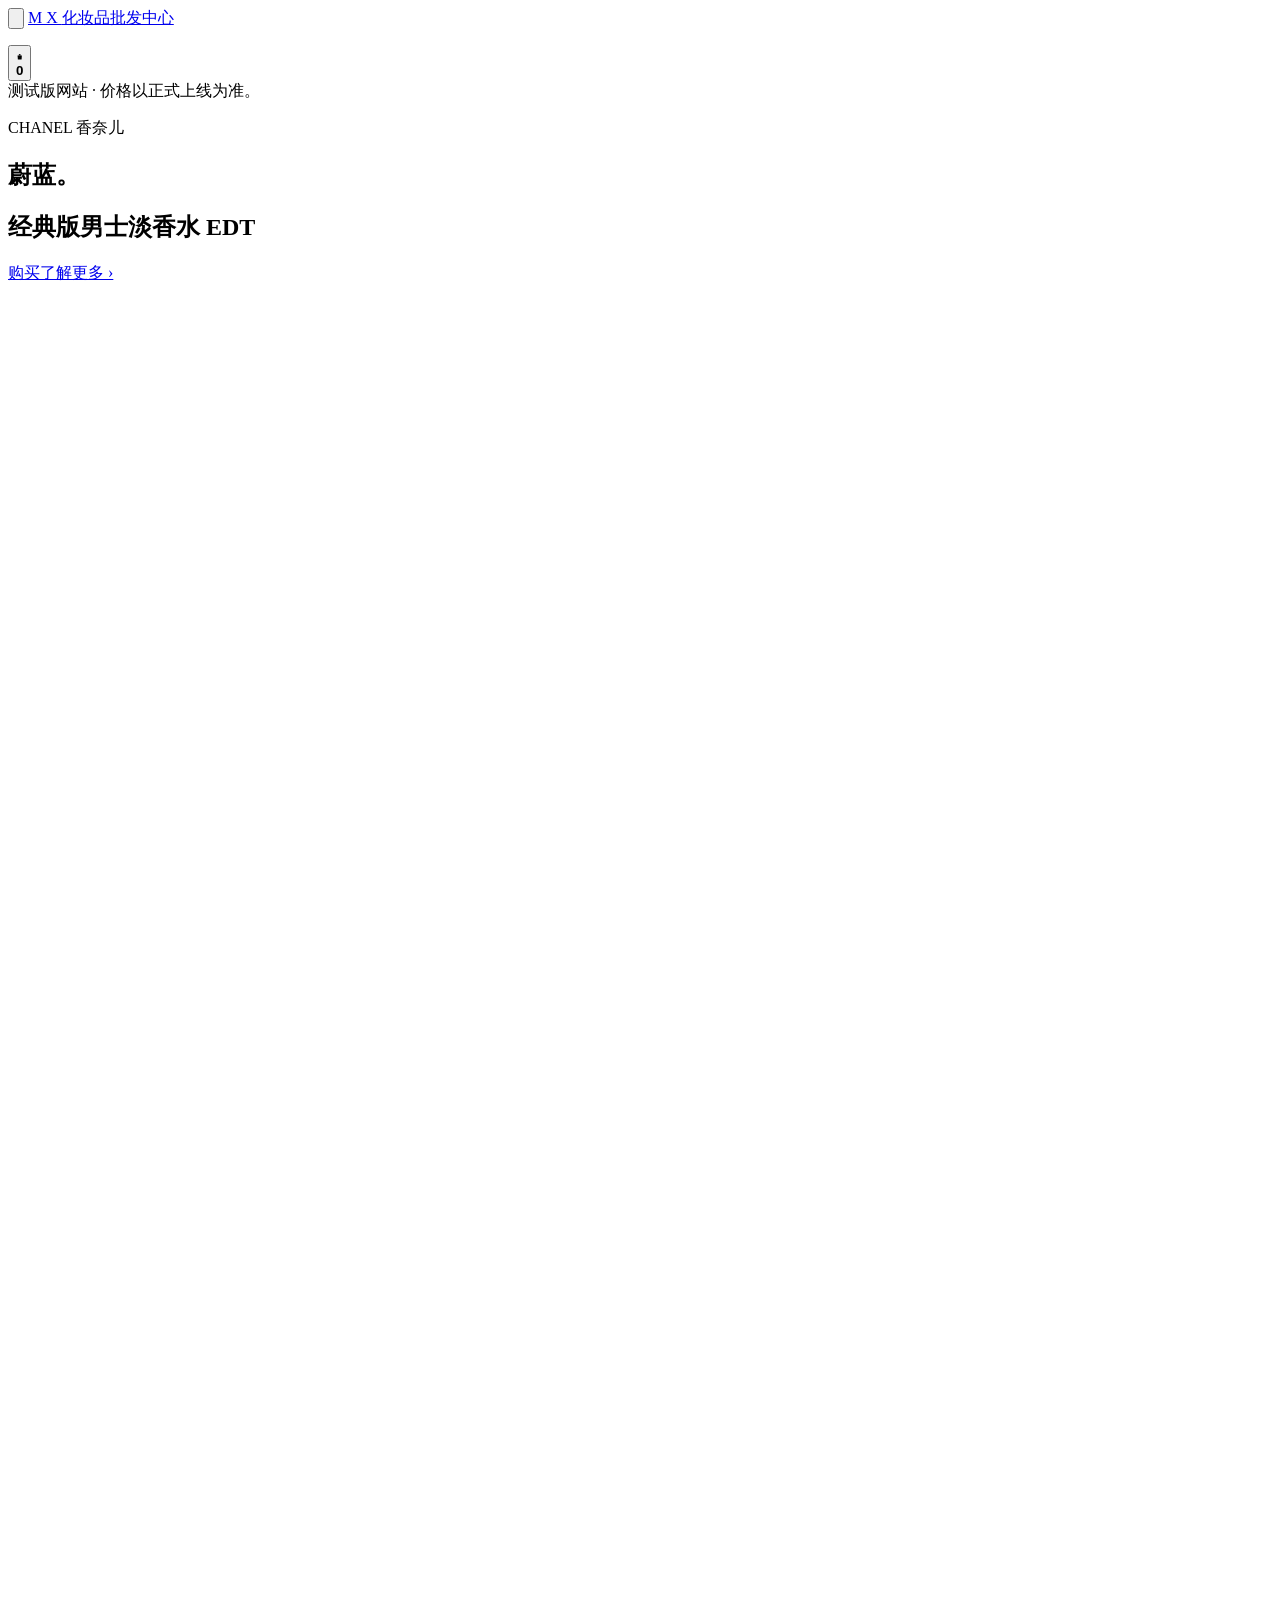
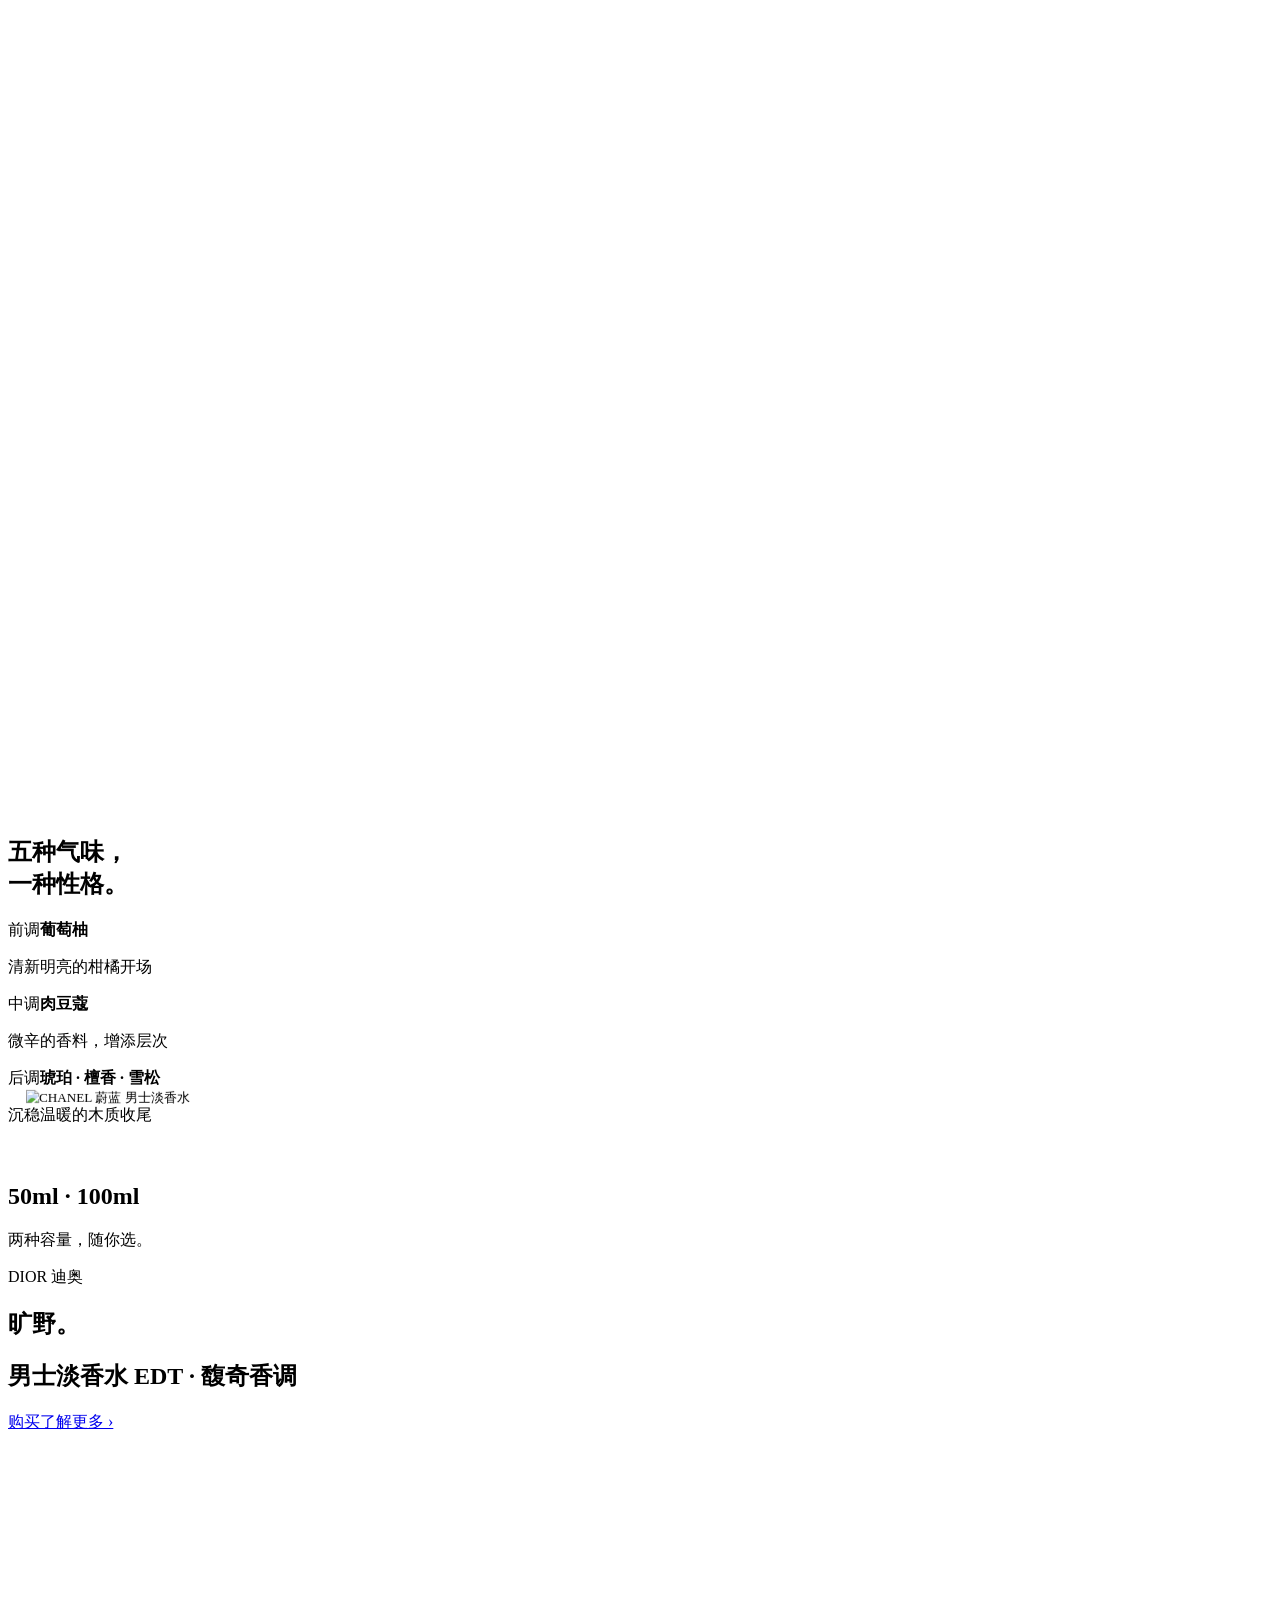
==== index.html @ 578af39b "Update index.html" ====
<!doctype html>
<html lang="zh-CN">
<head>
<meta charset="utf-8">
<meta name="viewport" content="width=device-width, initial-scale=1">
<title>M X 化妆品批发中心</title>
<meta name="description" content="M X 化妆品批发中心 · CHANEL 香奈儿 经典版蔚蓝男士淡香水 EDT">
<link rel="stylesheet" href="style.css">
<link rel="icon" href="data:image/svg+xml,%3Csvg xmlns='http://www.w3.org/2000/svg' viewBox='0 0 64 64'%3E%3Crect width='64' height='64' rx='14' fill='%231d1d1f'/%3E%3Ctext x='32' y='42' font-size='26' font-weight='700' text-anchor='middle' fill='%23fff' font-family='Arial'%3EMX%3C/text%3E%3C/svg%3E">
</head>
<body class="dark">

<header class="gnav">
  <nav class="gnav-in">
    <button class="ico menu" id="menuBtn" aria-label="分类菜单"><svg viewBox="0 0 24 24"><path d="M4 8h16M4 16h16"/></svg></button>
    <a class="logo" href="index.html">M X <span>化妆品批发中心</span></a>
    <ul class="links" id="catLinks"></ul>
    <button class="ico bag" id="bagBtn" aria-label="购物车"><svg viewBox="0 0 24 24"><path d="M5 8h14l-1 13H6z"/><path d="M9 8V6a3 3 0 0 1 6 0v2"/></svg><b id="bagN">0</b></button>
  </nav>
</header>
<div class="ribbon" id="top">测试版网站 · 价格以正式上线为准。</div>

<!-- 1. 主视觉：视频循环 -->
<section class="hero">
  <div class="hero-copy reveal">
    <p class="eyebrow">CHANEL 香奈儿</p>
    <h1>蔚蓝。</h1>
    <h2>经典版男士淡香水 EDT</h2>
    <div class="cta"><a class="btn" href="#buy" data-pick="bleu-edt">购买</a><a class="lnk" href="#film">了解更多 ›</a></div>
  </div>
  <div class="hero-video reveal">
    <video id="heroVid" src="media/bleu.mp4" poster="media/poster.jpg" autoplay muted loop playsinline preload="auto"></video>
  </div>
</section>

<!-- 2. 苹果式滚动播放：视频随滚动逐帧推进 -->
<section class="film" id="film" data-seq="media/seq" data-n="96">
  <div class="sticky">
    <canvas class="seq" width="640" height="640"></canvas>
    <div class="shade"></div>
    <div class="chap" data-a="0" data-b=".2"><p class="k">木质香调</p><h3>自由，<br>不受拘束。</h3></div>
    <div class="chap" data-a=".22" data-b=".4"><p class="k">檀香</p><h3>温暖、绵长的木质尾韵。</h3></div>
    <div class="chap" data-a=".42" data-b=".58"><p class="k">雪松</p><h3>干净利落，像清晨的林间。</h3></div>
    <div class="chap" data-a=".6" data-b=".76"><p class="k">葡萄柚</p><h3>一开瓶，清爽的柑橘气息。</h3></div>
    <div class="chap end" data-a=".8" data-b="1.2"><p class="k">BLEU DE CHANEL</p><h3>经典版蔚蓝</h3></div>
    <div class="progress"><i class="bar"></i></div>
  </div>
</section>

<!-- 3. 香调 -->
<section class="notes" id="notes">
  <h2 class="big reveal">五种气味，<br>一种性格。</h2>
  <div class="tiers">
    <div class="tier reveal"><span class="lv">前调</span><b>葡萄柚</b><p>清新明亮的柑橘开场</p></div>
    <div class="tier reveal"><span class="lv">中调</span><b>肉豆蔻</b><p>微辛的香料，增添层次</p></div>
    <div class="tier reveal"><span class="lv">后调</span><b>琥珀 · 檀香 · 雪松</b><p>沉稳温暖的木质收尾</p></div>
  </div>
</section>

<!-- 4. 瓶身放大 + 规格 -->
<section class="bottle" id="bottle">
  <div class="sticky b-sticky">
    <img id="bigBottle" src="media/bottle.png" alt="CHANEL 蔚蓝 男士淡香水">
    <div class="b-copy" id="bCopy"><h2>50ml · 100ml</h2><p>两种容量，随你选。</p></div>
  </div>
</section>

<!-- ============ 迪奥 旷野 ============ -->
<section class="hero sv-hero" id="sauvage">
  <div class="hero-copy reveal">
    <p class="eyebrow">DIOR 迪奥</p>
    <h1 class="sv-title">旷野。</h1>
    <h2>男士淡香水 EDT · 馥奇香调</h2>
    <div class="cta"><a class="btn" href="#buy" data-pick="sauvage-edt">购买</a><a class="lnk" href="#sv-film">了解更多 ›</a></div>
  </div>
  <div class="hero-video reveal">
    <video src="media/dior/sauvage.mp4" poster="media/dior/poster.jpg" autoplay muted loop playsinline preload="auto"></video>
  </div>
</section>

<section class="film sv" id="sv-film" data-seq="media/dior/seq" data-n="96">
  <div class="sticky">
    <canvas class="seq" width="640" height="640"></canvas>
    <div class="shade"></div>
    <div class="chap" data-a="0" data-b=".3"><p class="k">SAUVAGE</p><h3>粗犷，<br>又干净利落。</h3></div>
    <div class="chap" data-a=".34" data-b=".5"><p class="k">香柠檬</p><h3>多汁的卡拉布里亚香柠檬。</h3></div>
    <div class="chap" data-a=".52" data-b=".66"><p class="k">雪松</p><h3>冷冽木质，像雪后的森林。</h3></div>
    <div class="chap end" data-a=".72" data-b="1.2"><p class="k">DIOR SAUVAGE</p><h3>旷野 · 淡香水</h3></div>
    <div class="progress"><i class="bar"></i></div>
  </div>
</section>

<section class="notes sv-notes">
  <h2 class="big reveal">清新辛香，<br>粗犷木质。</h2>
  <div class="tiers">
    <div class="tier reveal"><span class="lv">前调</span><b>香柠檬 · 胡椒</b><p>明亮多汁，带一点辛辣</p></div>
    <div class="tier reveal"><span class="lv">中调</span><b>薰衣草 · 花椒 · 香根草</b><p>馥奇调的核心，清爽有层次</p></div>
    <div class="tier reveal"><span class="lv">后调</span><b>降龙涎香醚 · 雪松 · 劳丹脂</b><p>温暖的琥珀木质尾韵</p></div>
  </div>
  <div class="sv-bottle reveal"><img src="media/dior/bottle.png" alt="DIOR 旷野 淡香水"><p>60ml · 100ml</p></div>
</section>

<!-- 5. 购买 -->
<section class="buy-wrap">
  <h2 class="pick-title">选择你的香水</h2>
  <div class="pick" id="pick"></div>
  <section class="buy" id="buy"></section>
</section>

<!-- 6. 分类入口 -->
<section class="shop" id="shop">
  <h2 class="big">按分类选购。</h2>
  <p class="lead">香水、底妆、口红、护肤，全部正品现货。</p>
  <div class="cats" id="cats"></div>
  <p class="more"><a class="lnk" href="shop.html">浏览全部商品 ›</a></p>
</section>

<footer class="foot">
  <div class="foot-in">
    <p>测试版说明：库存数字目前只在你自己的浏览器里扣减（换手机或清缓存会恢复为 12），正式版接入在线数据库后才会对所有买家同步。</p>
    <p class="copy">© 2026 M X 化妆品批发中心</p>
  </div>
</footer>

<div class="scrim" id="scrim"></div>
<aside class="drawer" id="drawer" aria-label="购物车">
  <div class="dh"><h3>购物车</h3><button id="closeCart" aria-label="关闭">✕</button></div>
  <div id="cartList"></div>
  <div class="df"><div class="sum"><span>合计</span><b id="sum">¥0</b></div><button class="btn wide" id="checkout">去结算</button></div>
</aside>
<div class="toast" id="toast"></div>

<script src="products.js"></script>
<script src="common.js"></script>
<script src="pay.js"></script>
<script src="app.js"></script>
</body>
</html>
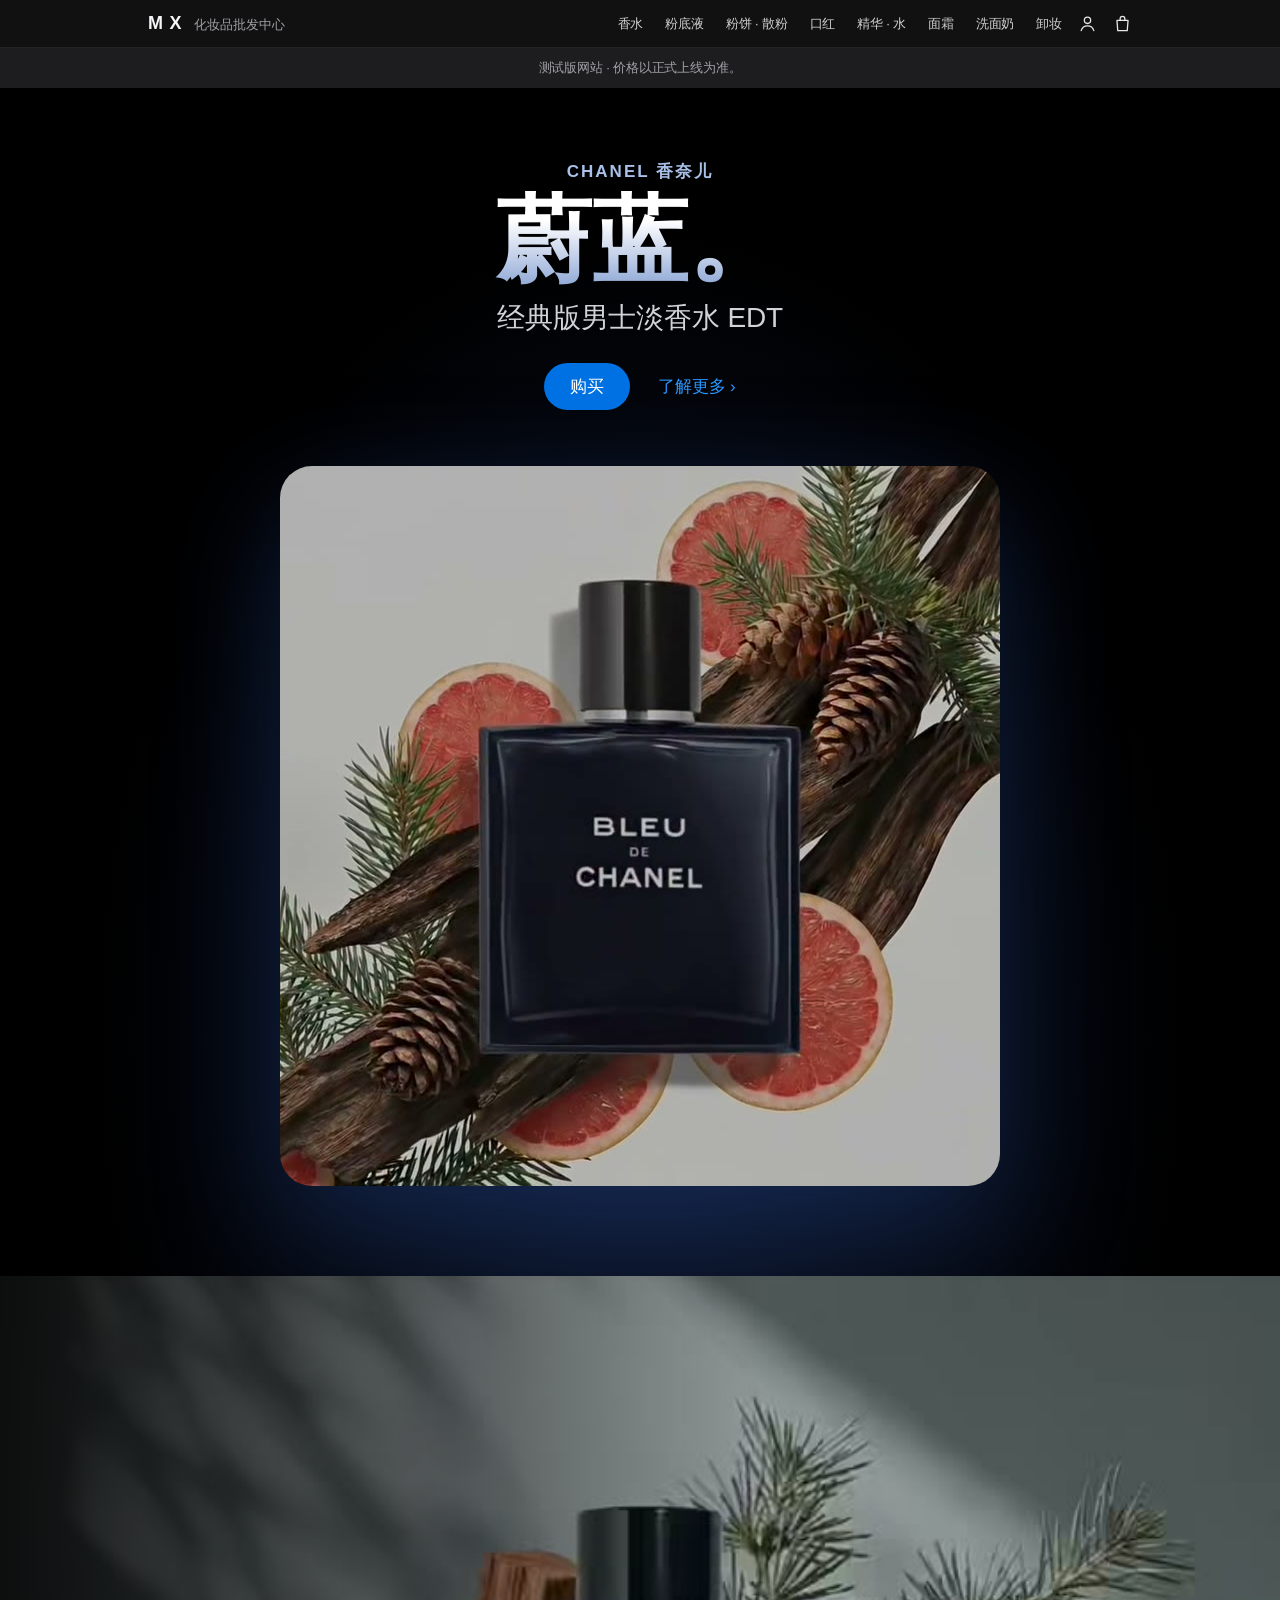
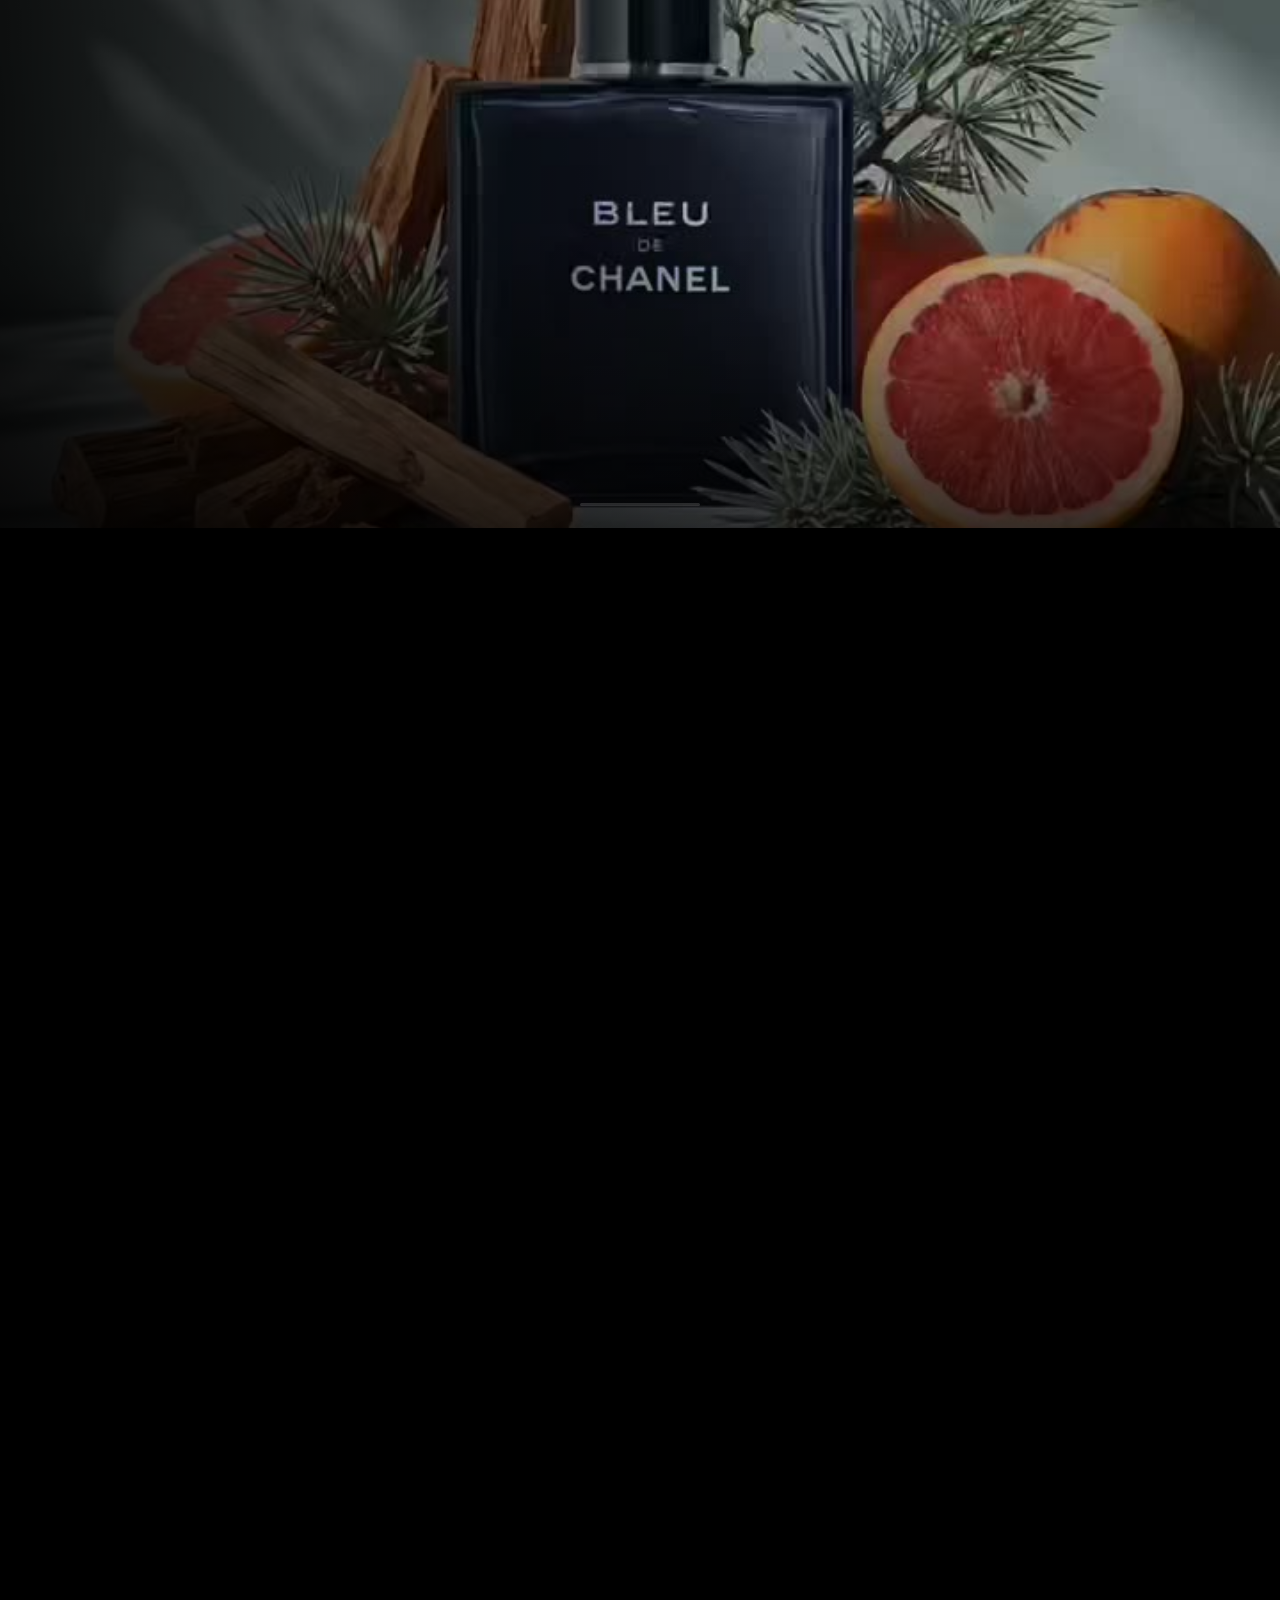
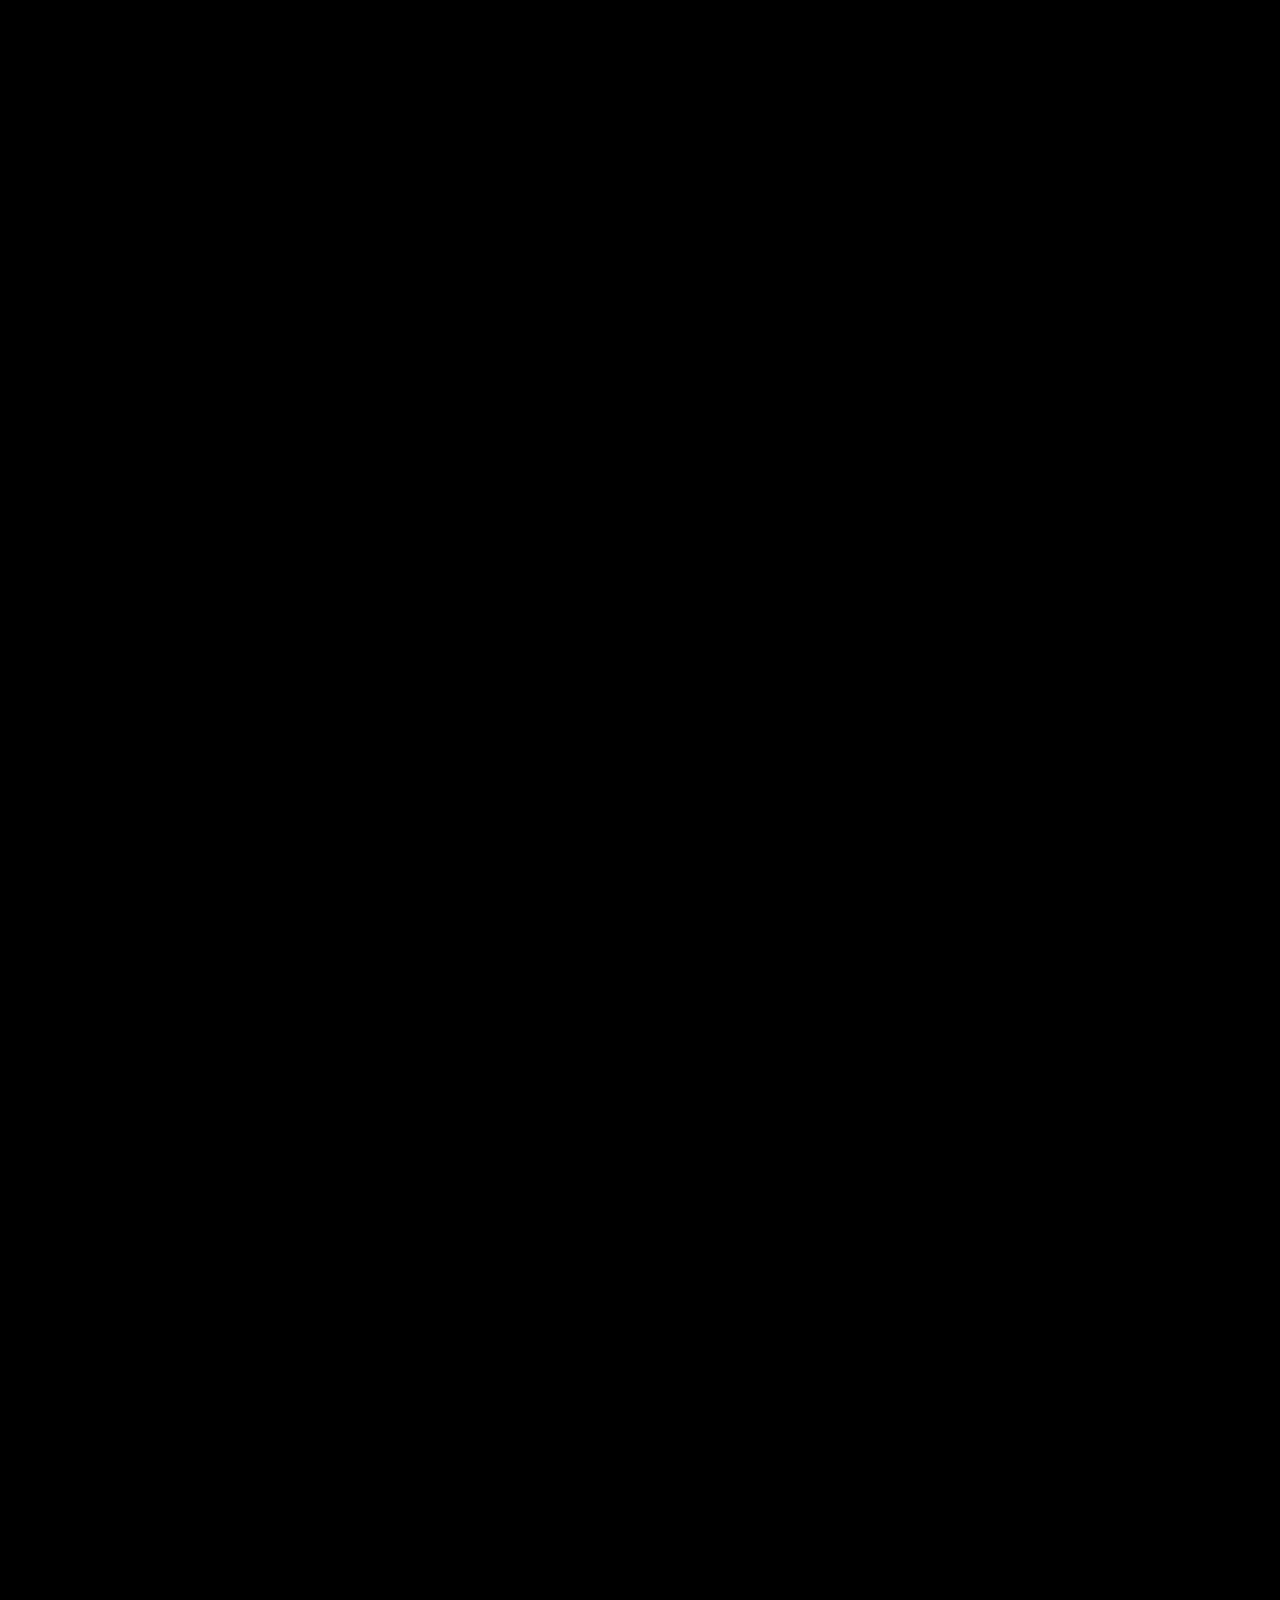
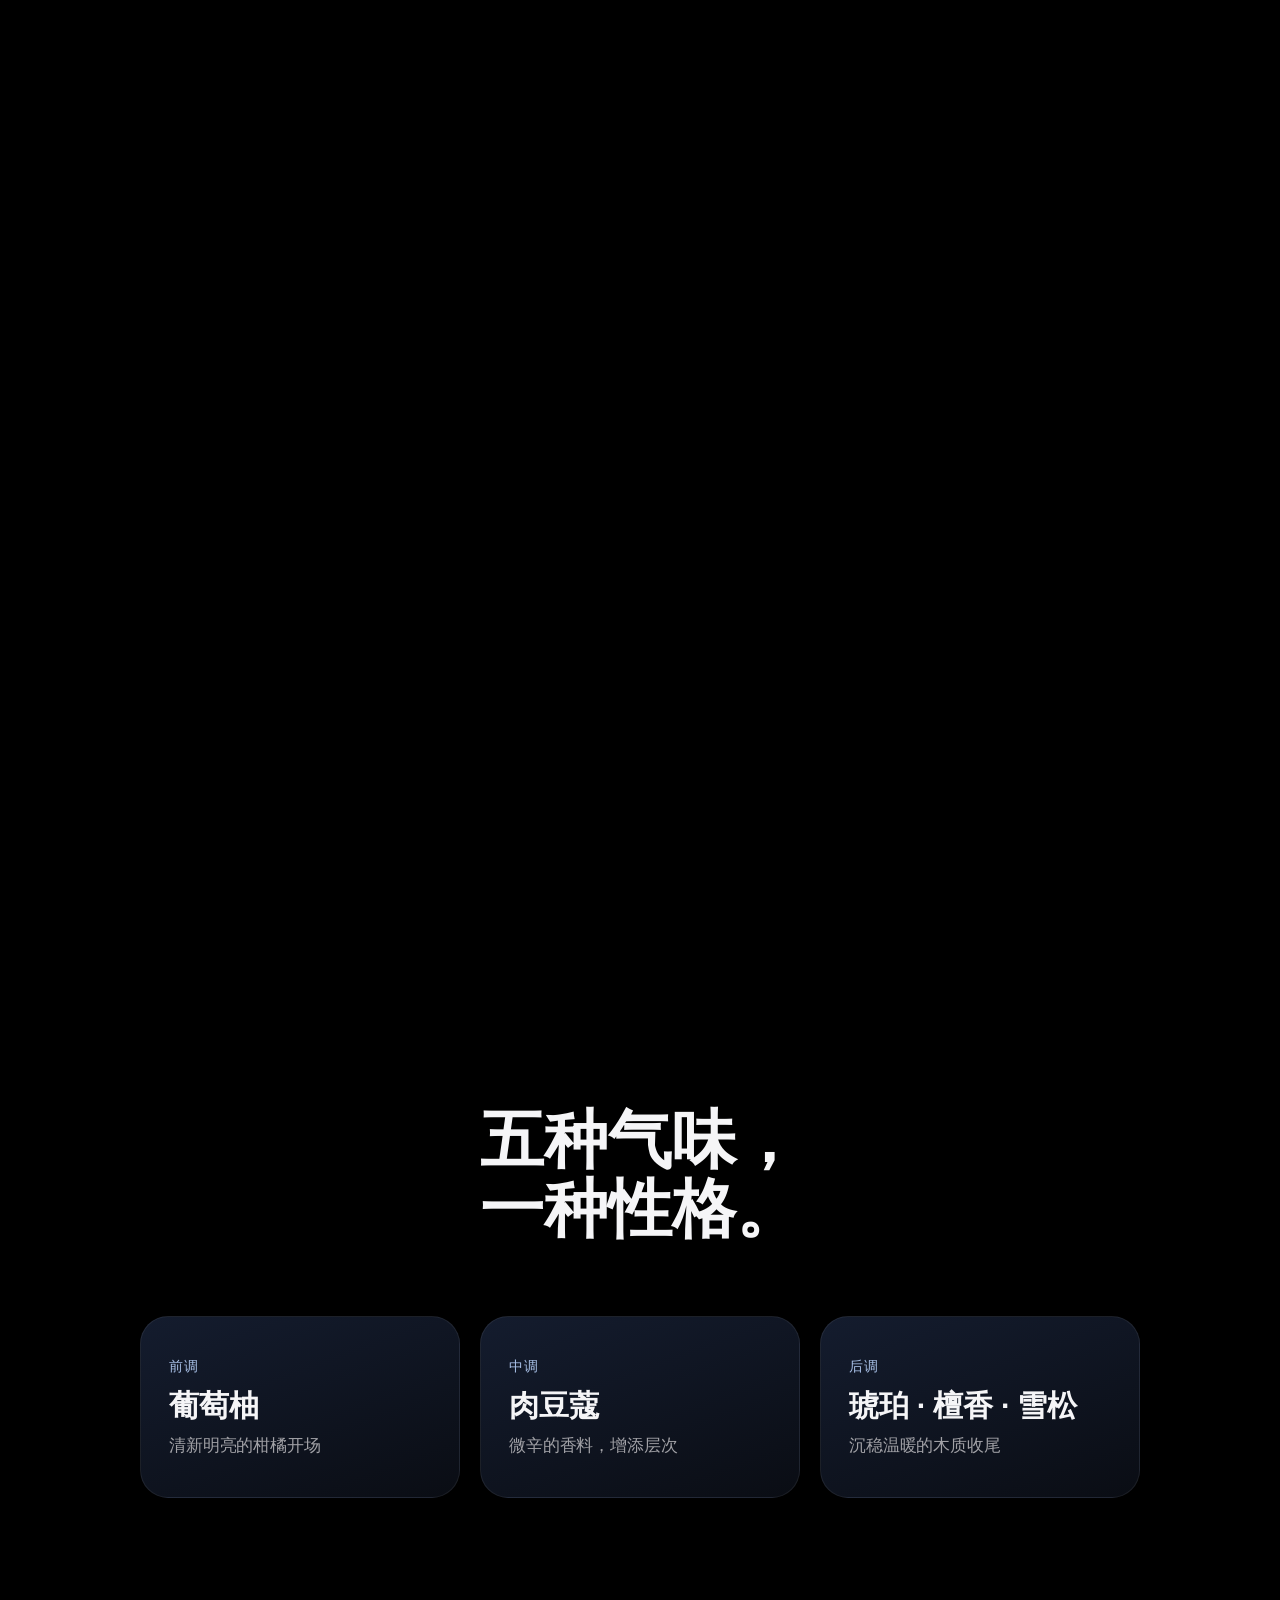
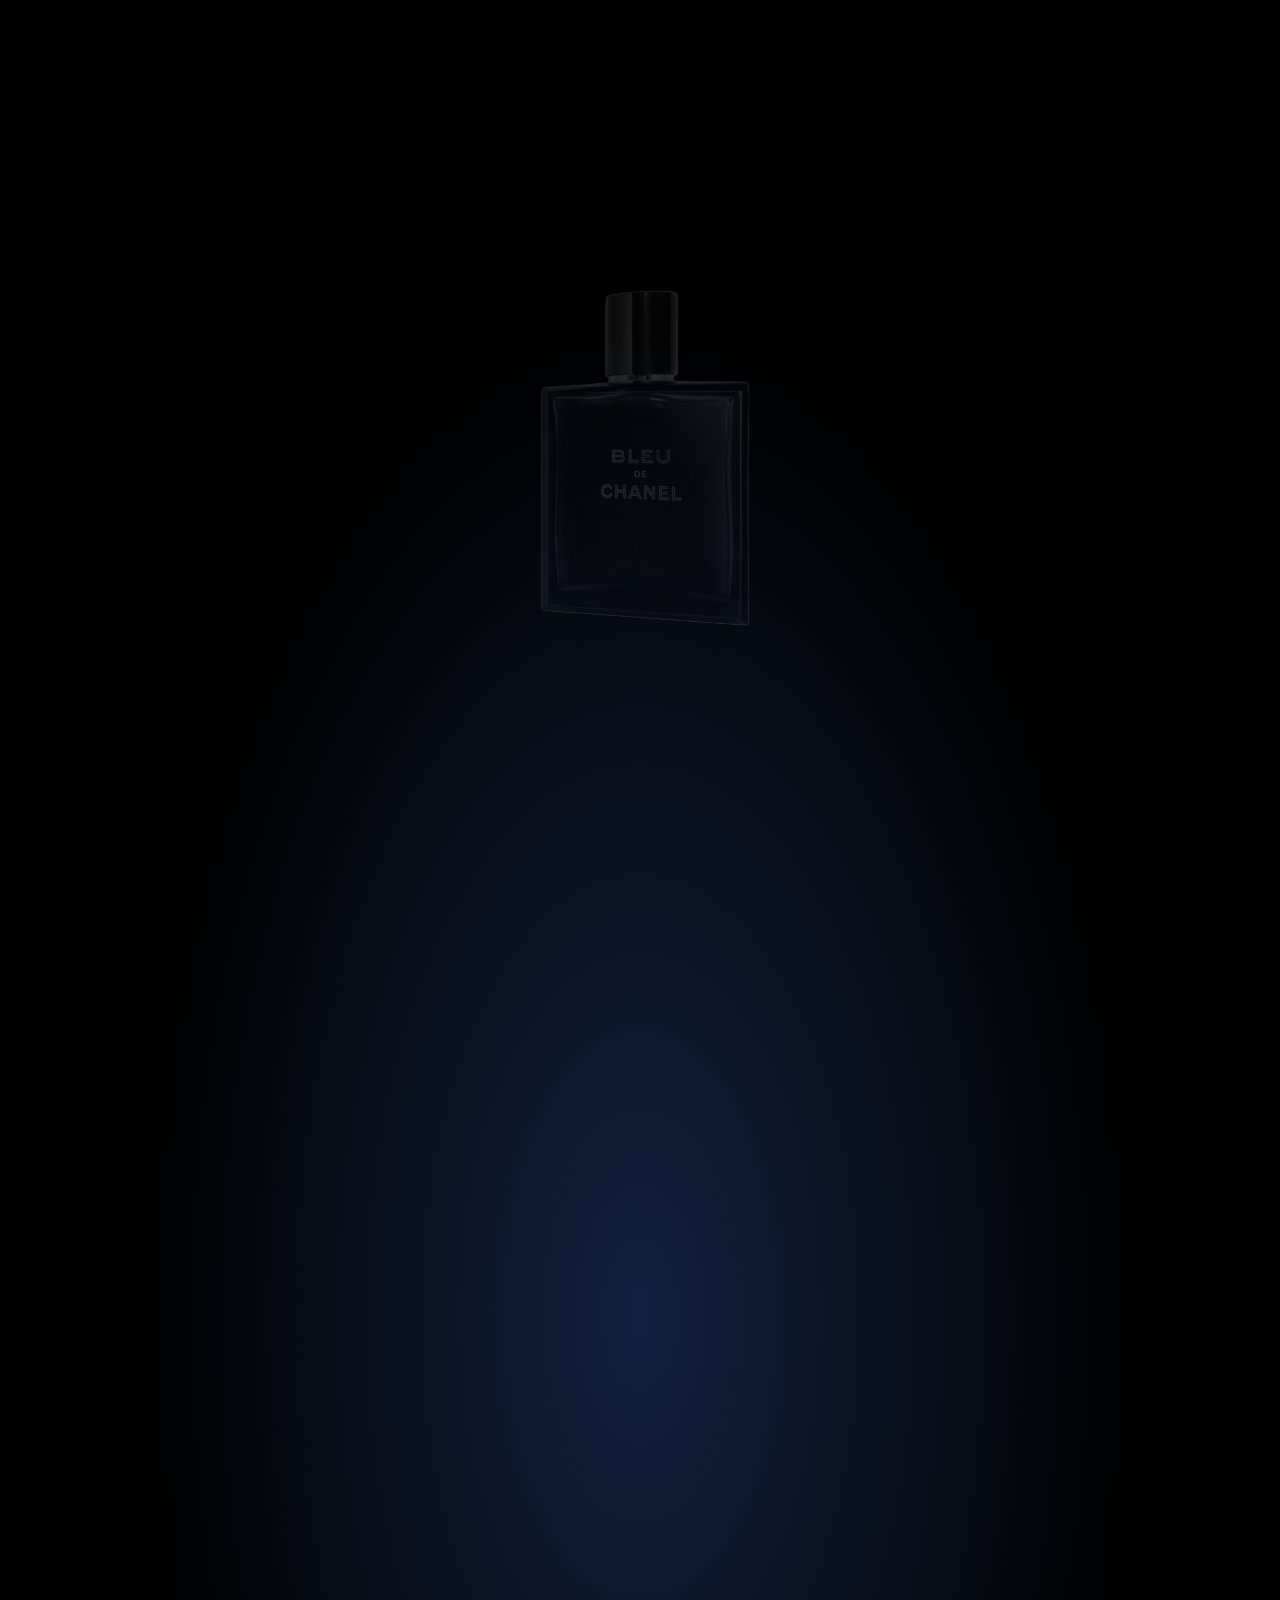
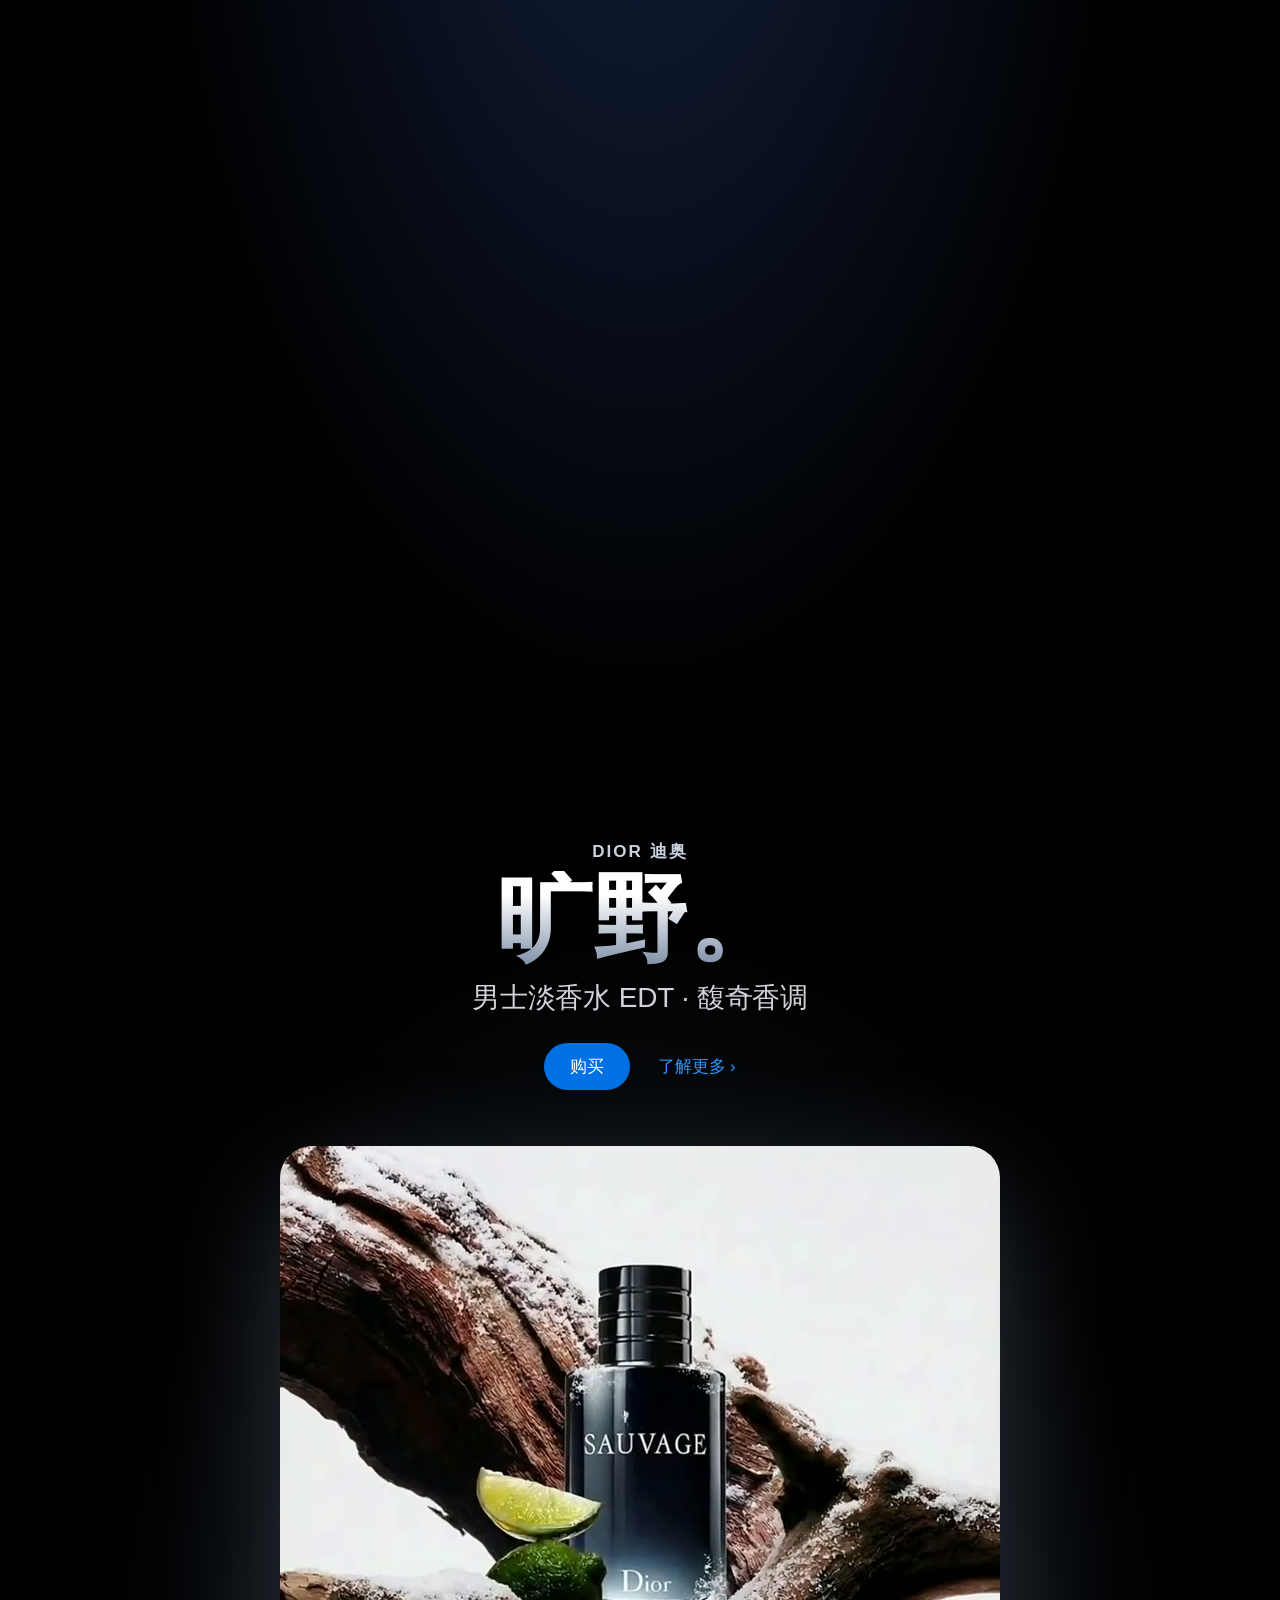
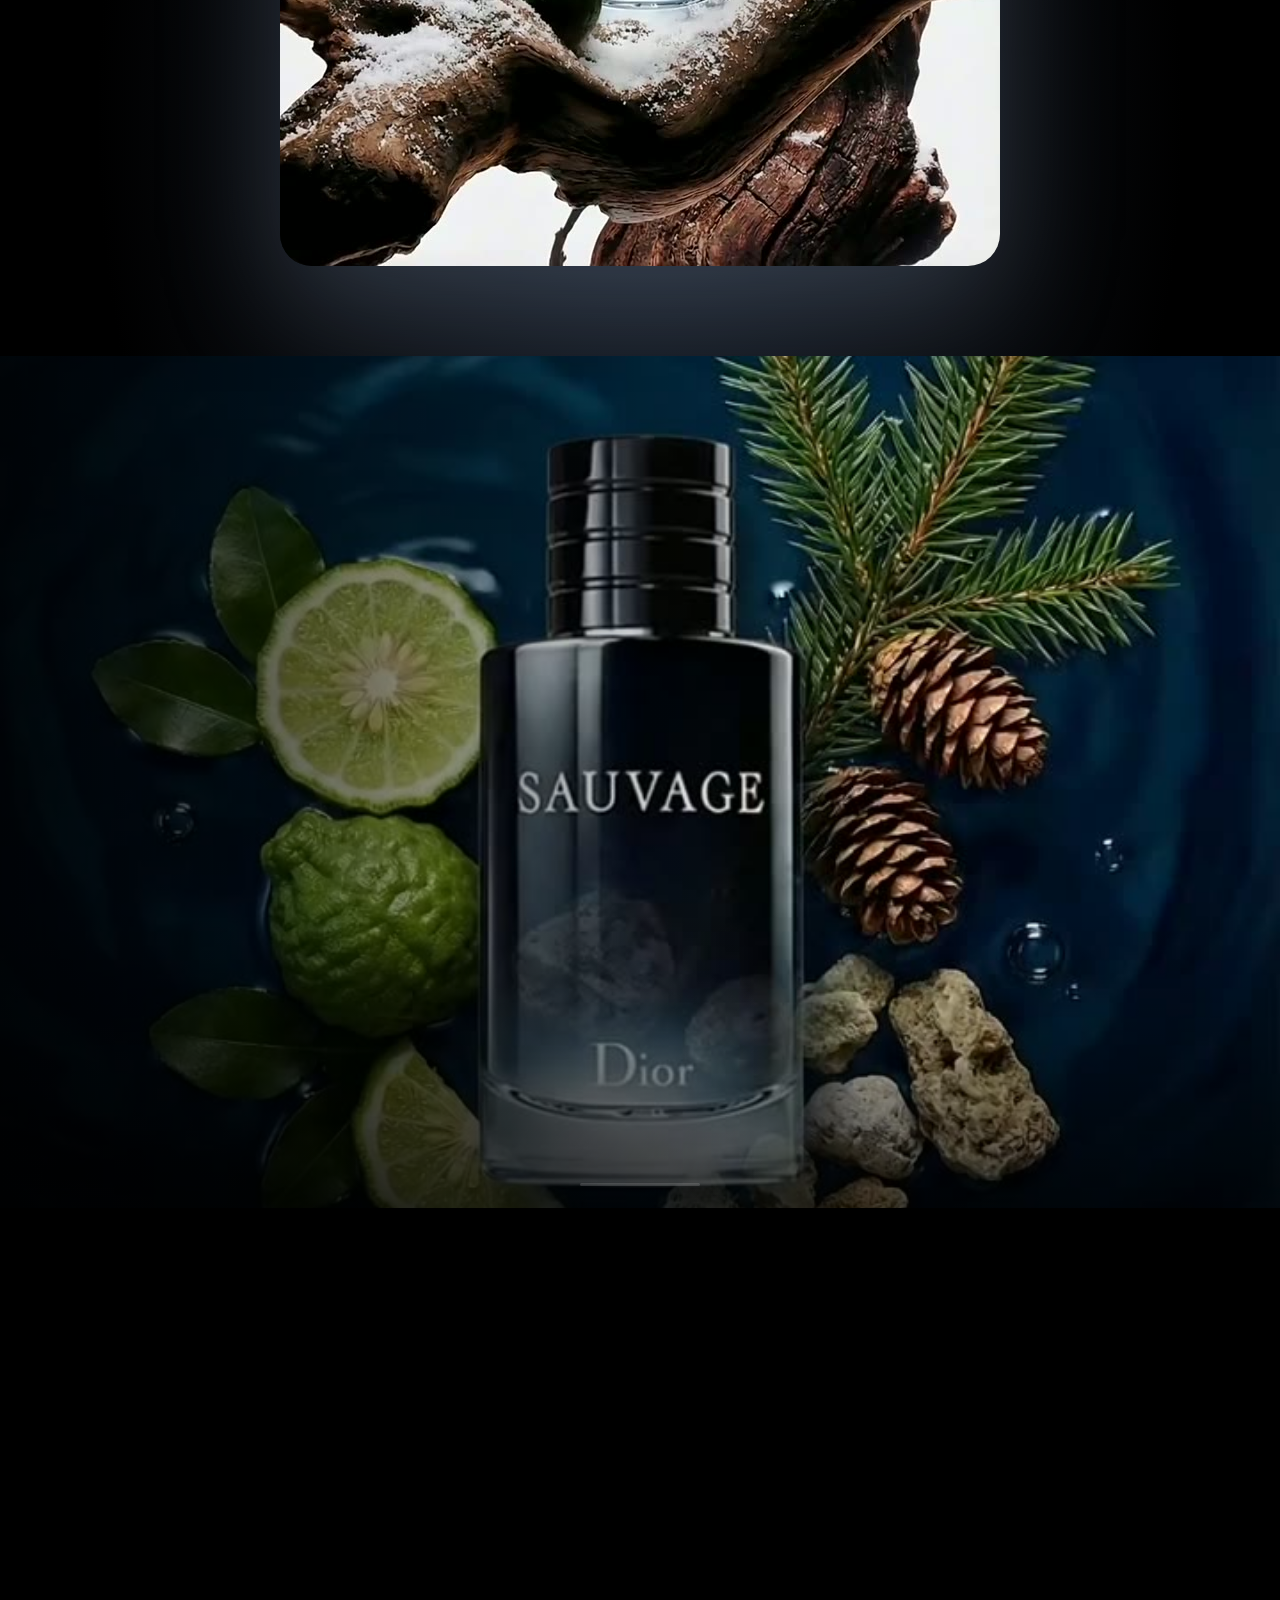
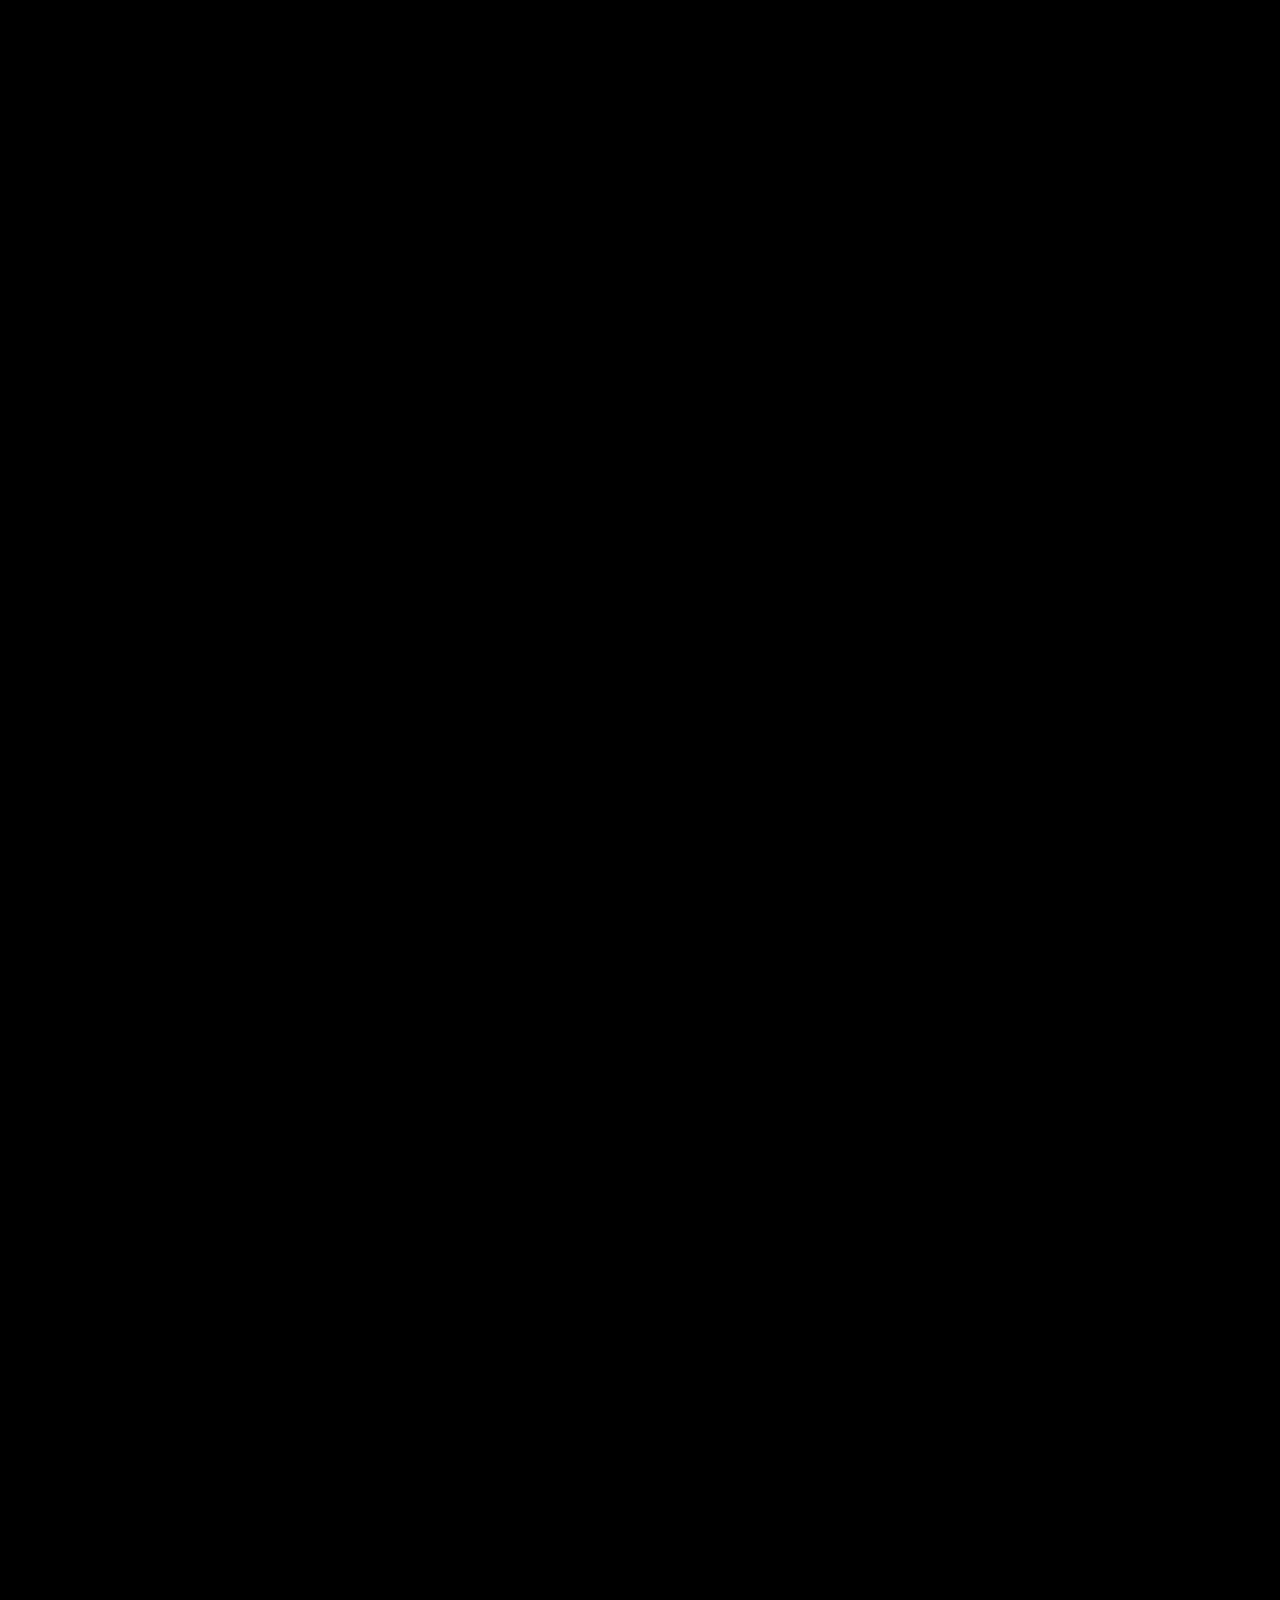
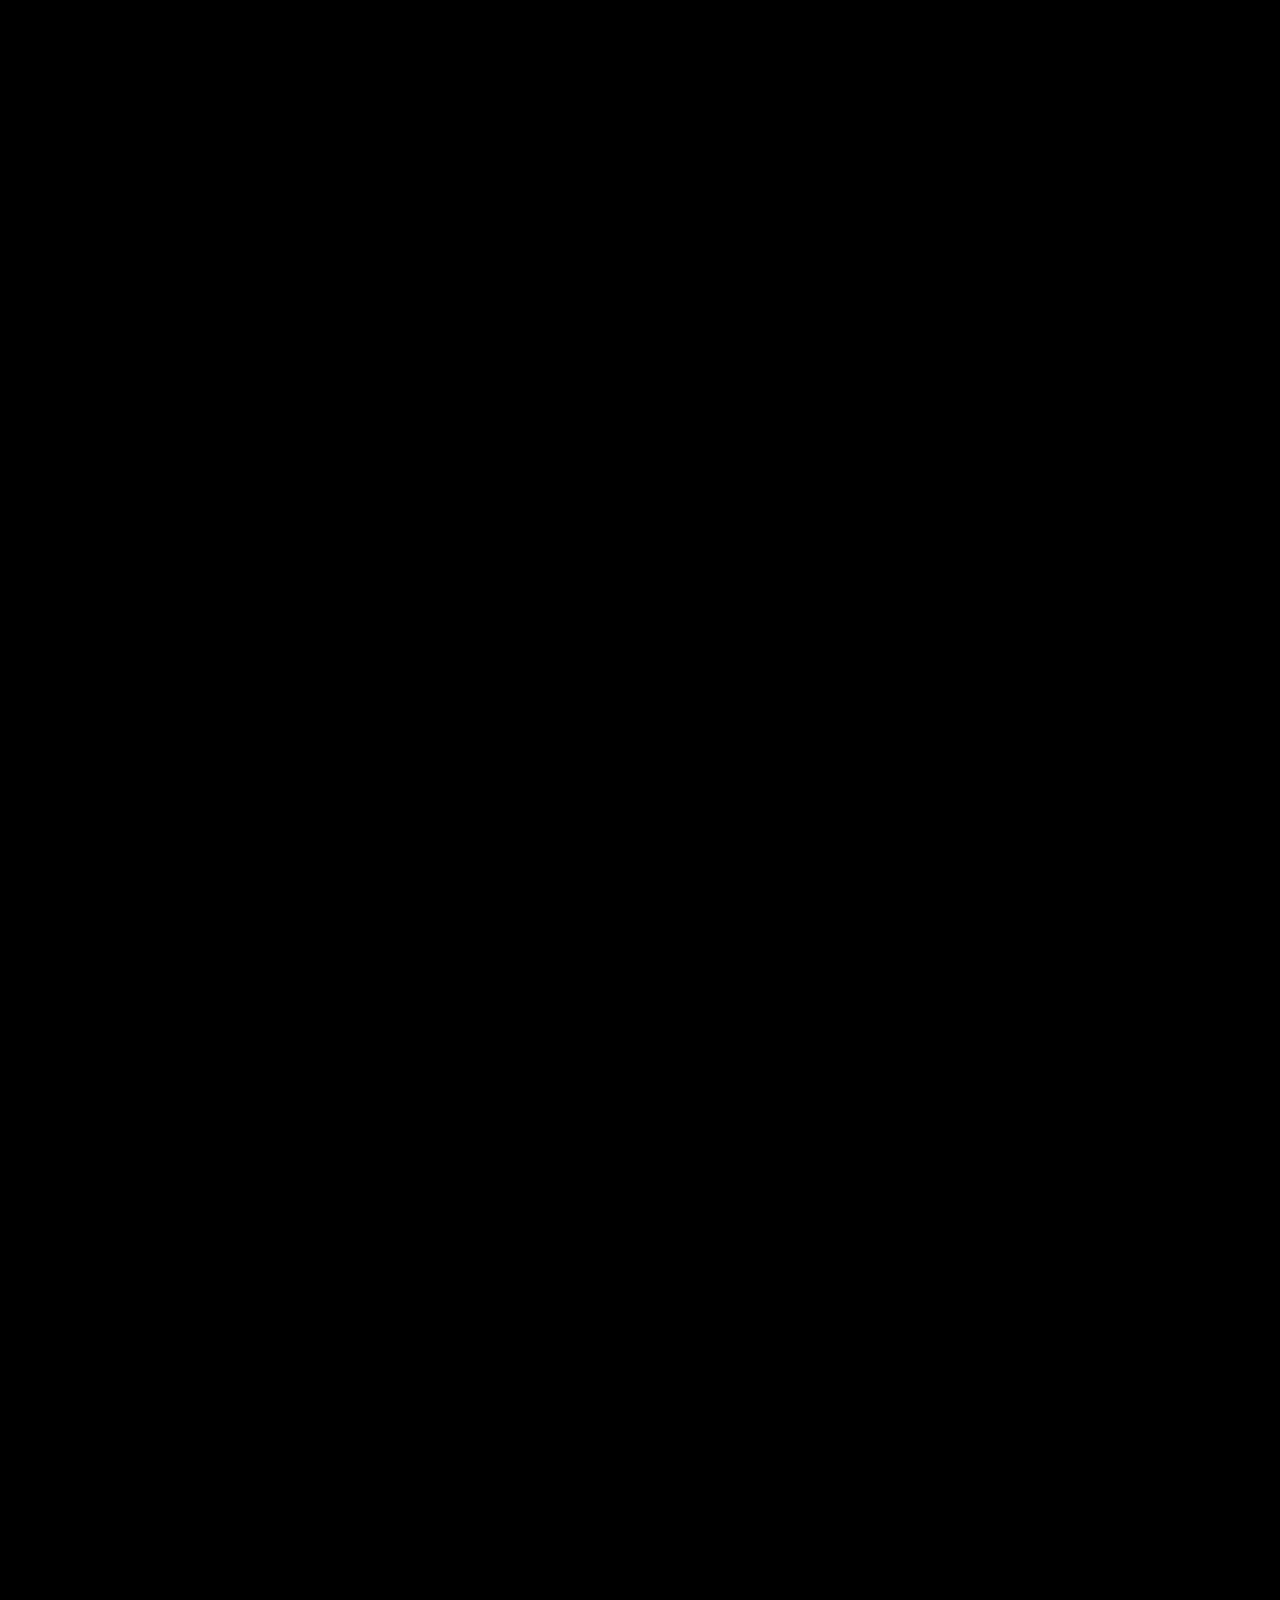
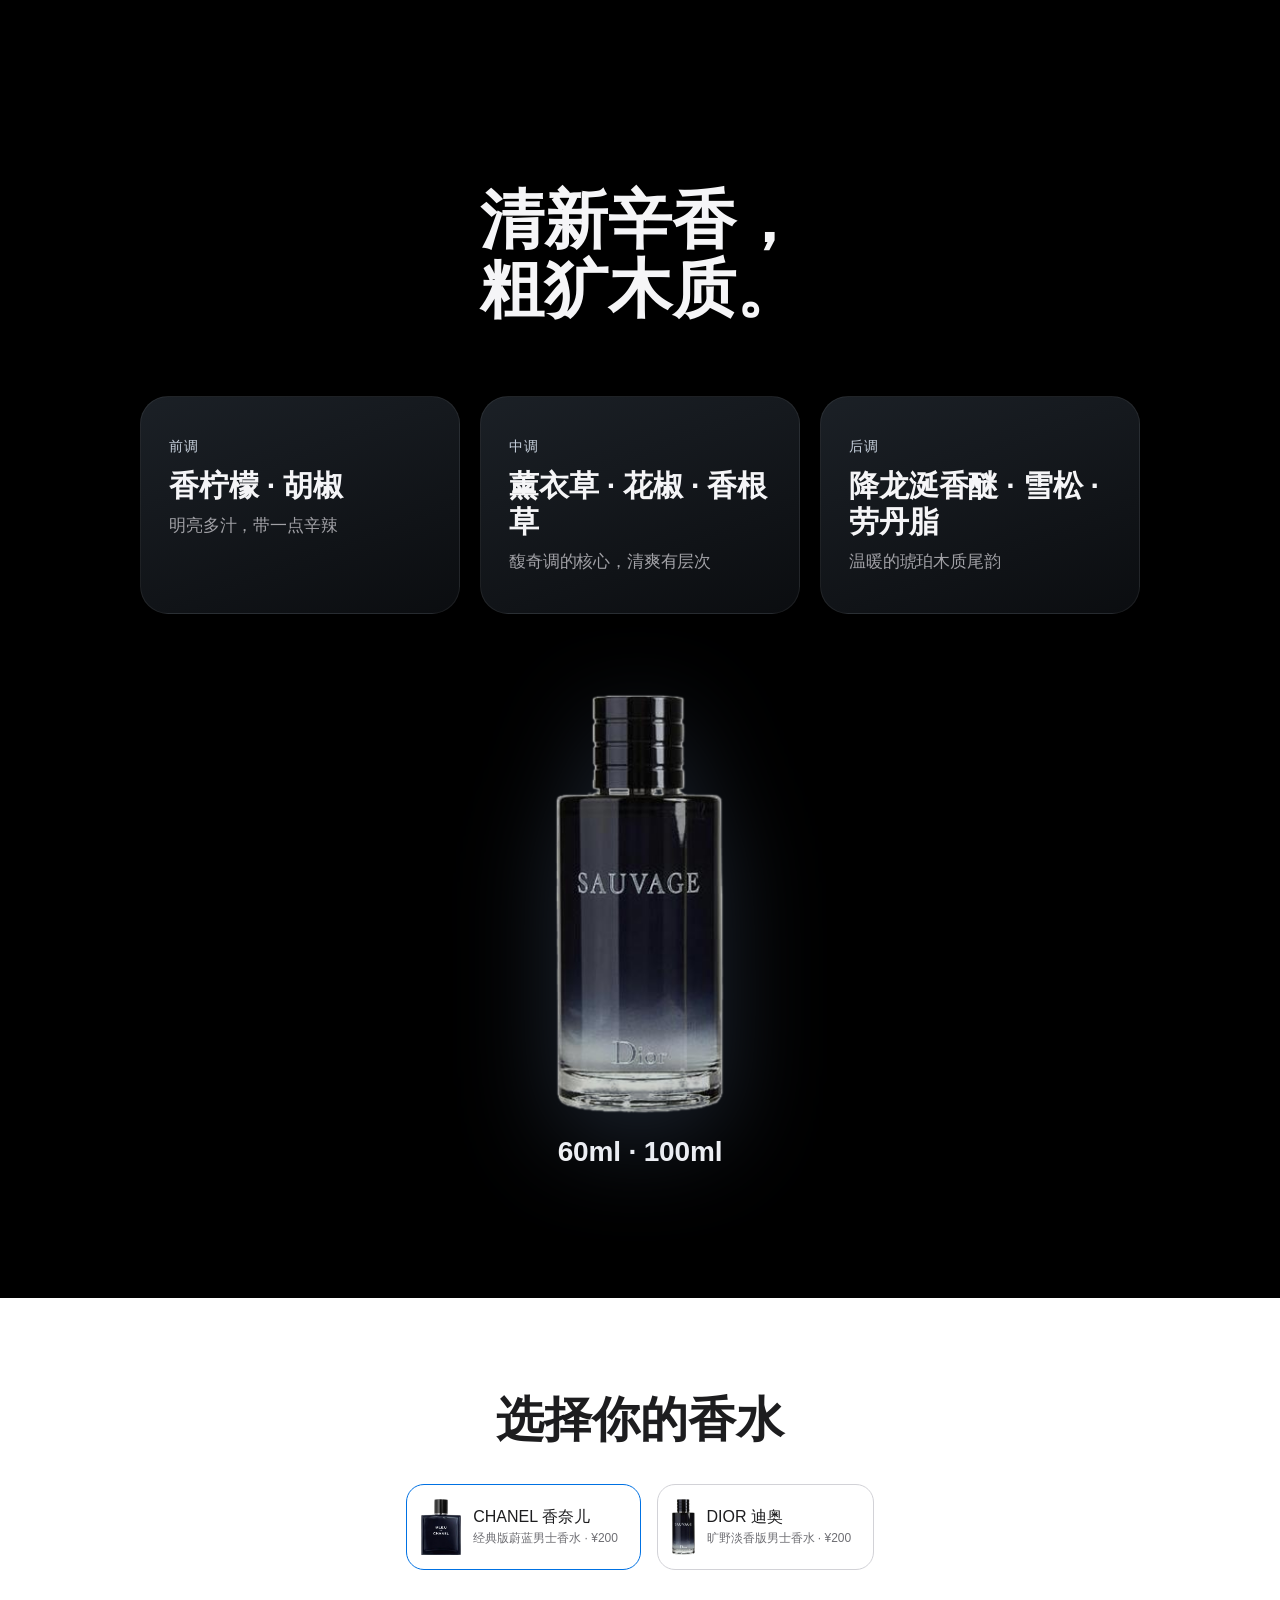
==== commit a9224d52: "Update index.html" ====
--- a/index.html
+++ b/index.html
@@ -15,6 +15,7 @@
     <button class="ico menu" id="menuBtn" aria-label="分类菜单"><svg viewBox="0 0 24 24"><path d="M4 8h16M4 16h16"/></svg></button>
     <a class="logo" href="index.html">M X <span>化妆品批发中心</span></a>
     <ul class="links" id="catLinks"></ul>
+    <a class="ico me" href="orders.html" aria-label="我的订单" title="我的订单"><svg viewBox="0 0 24 24"><circle cx="12" cy="8" r="4"/><path d="M4 21c1.2-4 4.4-6 8-6s6.8 2 8 6"/></svg></a>
     <button class="ico bag" id="bagBtn" aria-label="购物车"><svg viewBox="0 0 24 24"><path d="M5 8h14l-1 13H6z"/><path d="M9 8V6a3 3 0 0 1 6 0v2"/></svg><b id="bagN">0</b></button>
   </nav>
 </header>
--- a/style.css
+++ b/style.css
@@ -0,0 +1,305 @@
+:root{--ink:#1d1d1f;--mute:#6e6e73;--soft:#f5f5f7;--blue:#0071e3;--link:#2997ff;--navy:#1b2a4a;--ice:#a9c1e8;
+  --font:-apple-system,BlinkMacSystemFont,"SF Pro Display","PingFang SC","Hiragino Sans GB","Microsoft YaHei","Helvetica Neue",Arial,sans-serif}
+*{box-sizing:border-box;margin:0;padding:0}
+html{-webkit-text-size-adjust:100%;scroll-behavior:smooth}
+body{font-family:var(--font);color:#f5f5f7;background:#000;-webkit-font-smoothing:antialiased;overflow-x:hidden;letter-spacing:-.01em}
+a{color:inherit;text-decoration:none}
+button{font:inherit;border:0;background:none;cursor:pointer;color:inherit}
+
+/* 导航 */
+.gnav{position:sticky;top:0;z-index:50;height:48px;background:rgba(22,22,23,.8);backdrop-filter:saturate(180%) blur(20px);-webkit-backdrop-filter:saturate(180%) blur(20px);border-bottom:1px solid rgba(255,255,255,.08)}
+.gnav-in{max-width:1024px;height:100%;margin:0 auto;padding:0 20px;display:flex;align-items:center;gap:16px}
+.logo{font-weight:700;font-size:18px;letter-spacing:.04em;white-space:nowrap}
+.logo span{font-weight:500;font-size:13px;letter-spacing:0;color:#a1a1a6;margin-left:6px}
+.links{flex:1;display:flex;justify-content:flex-end;gap:28px;list-style:none}
+.links a{font-size:13px;color:rgba(255,255,255,.8)}
+.links a:hover{color:#fff}
+.ico svg{width:19px;height:19px;fill:none;stroke:rgba(255,255,255,.9);stroke-width:1.6;stroke-linejoin:round;stroke-linecap:round;display:block}
+.bag{position:relative}
+.bag b{position:absolute;right:-9px;top:-7px;min-width:16px;height:16px;border-radius:8px;background:#fff;color:#000;font-size:10px;line-height:16px;text-align:center;padding:0 4px;transform:scale(0);transition:transform .3s}
+.bag b.show{transform:scale(1)}
+.ribbon{background:#1d1d1f;text-align:center;font-size:13px;padding:11px 16px;color:#a1a1a6}
+
+/* 1. 主视觉 */
+.hero{text-align:center;padding:72px 20px 90px;background:radial-gradient(ellipse at 50% 80%,#0f1a33 0%,#000 60%)}
+.eyebrow{font-size:17px;font-weight:600;color:var(--ice);letter-spacing:.12em}
+.hero h1{font-size:96px;line-height:1;font-weight:700;margin-top:8px;background:linear-gradient(180deg,#fff 30%,#8fa8d6);-webkit-background-clip:text;background-clip:text;color:transparent}
+.hero h2{font-size:28px;font-weight:400;color:#d2d2d7;margin-top:12px}
+.cta{display:flex;gap:28px;justify-content:center;align-items:center;margin-top:26px;font-size:17px}
+.btn{background:var(--blue);color:#fff;border-radius:980px;padding:12px 26px;font-size:17px;transition:background .2s;display:inline-block}
+.btn:hover{background:#0077ed}
+.btn:disabled{background:#d2d2d7;color:#fff;cursor:not-allowed}
+.btn.wide{width:100%}
+.lnk{color:var(--link)}
+.lnk:hover{text-decoration:underline}
+.hero-video{max-width:720px;margin:56px auto 0;border-radius:32px;overflow:hidden;box-shadow:0 40px 120px rgba(40,80,160,.35)}
+.hero-video video{width:100%;display:block;aspect-ratio:1/1;object-fit:cover;background:#000}
+
+/* 2. 滚动逐帧 */
+.film{height:500vh;position:relative;background:#000}
+.sticky{position:sticky;top:48px;height:calc(100vh - 48px);overflow:hidden}
+.seq{position:absolute;inset:0;width:100%;height:100%;display:block}
+.film .shade{position:absolute;inset:0;background:linear-gradient(90deg,rgba(0,0,0,.85) 0%,rgba(0,0,0,.35) 40%,transparent 60%),linear-gradient(0deg,rgba(0,0,0,.7),transparent 35%)}
+.chap{position:absolute;left:7%;bottom:16%;max-width:520px;opacity:0;will-change:opacity,transform;pointer-events:none}
+.chap .k{font-size:17px;font-weight:600;color:var(--ice);letter-spacing:.08em;margin-bottom:10px}
+.chap h3{font-size:56px;line-height:1.08;font-weight:700}
+.chap.end{left:0;right:0;max-width:none;text-align:center;bottom:9%}
+.progress{position:absolute;left:50%;bottom:22px;width:120px;height:3px;border-radius:2px;background:rgba(255,255,255,.15);transform:translateX(-50%);overflow:hidden}
+.progress i{display:block;height:100%;width:0;background:#fff}
+
+/* 3. 香调 */
+.notes{padding:130px 20px;text-align:center;background:#000}
+.big{font-size:64px;line-height:1.08;font-weight:700}
+.tiers{max-width:1000px;margin:72px auto 0;display:grid;grid-template-columns:repeat(3,1fr);gap:20px}
+.tier{background:linear-gradient(160deg,#141c2e,#0a0d14);border:1px solid rgba(255,255,255,.07);border-radius:28px;padding:40px 28px;text-align:left}
+.tier .lv{font-size:14px;color:var(--ice);letter-spacing:.1em}
+.tier b{display:block;font-size:30px;margin:12px 0 10px;line-height:1.2}
+.tier p{color:#a1a1a6;font-size:17px}
+
+/* 4. 瓶身放大 */
+.bottle{height:260vh;position:relative;background:radial-gradient(ellipse at 50% 55%,#13213f 0%,#000 55%)}
+.b-sticky{display:flex;align-items:center;justify-content:center}
+#bigBottle{height:70%;width:auto;will-change:transform,filter;filter:drop-shadow(0 40px 60px rgba(0,0,0,.6))}
+.b-copy{position:absolute;left:0;right:0;bottom:8%;text-align:center;opacity:0}
+.b-copy h2{font-size:56px;font-weight:700}
+.b-copy p{font-size:21px;color:#a1a1a6;margin-top:8px}
+
+/* 迪奥 旷野：银灰 + 冷蓝 */
+.sv-hero{background:radial-gradient(ellipse at 50% 80%,#1c2430 0%,#000 60%)}
+.sv-hero .eyebrow{color:#c9d3df}
+.sv-title{background:linear-gradient(180deg,#fff 25%,#7d8ea6) !important;-webkit-background-clip:text !important;background-clip:text !important}
+.sv-hero .hero-video{box-shadow:0 40px 120px rgba(150,170,200,.25)}
+.film.sv .chap .k{color:#c9d3df}
+.sv-notes .tier{background:linear-gradient(160deg,#1b2026,#0b0d10)}
+.sv-notes .tier .lv{color:#c9d3df}
+.sv-bottle{margin:80px auto 0;text-align:center}
+.sv-bottle img{height:420px;width:auto;filter:drop-shadow(0 30px 50px rgba(120,150,200,.25))}
+.sv-bottle p{margin-top:18px;font-size:28px;font-weight:700}
+
+/* 5. 购买（浅色） */
+.buy-wrap{background:#fff;color:var(--ink);padding-top:90px;text-align:center}
+.pick-title{font-size:48px;font-weight:700}
+.pick{display:flex;justify-content:center;gap:16px;margin-top:32px;flex-wrap:wrap;padding:0 16px}
+.pick button{border:1.5px solid #d2d2d7;border-radius:18px;padding:14px 22px 14px 14px;display:flex;align-items:center;gap:12px;font-size:16px;color:var(--ink);text-align:left;transition:border-color .2s}
+.pick button img{height:56px;width:auto}
+.pick button small{display:block;color:var(--mute);font-size:12px;margin-top:2px}
+.pick button.on{border-color:var(--blue)}
+.buy-wrap .buy{text-align:left;padding-top:56px}
+.buy{background:#fff;color:var(--ink);max-width:none;padding:100px max(20px,calc(50% - 512px));display:grid;grid-template-columns:1.1fr 1fr;gap:56px;align-items:center}
+.pimg{background:var(--soft);border-radius:28px;aspect-ratio:1/1.05;display:flex;align-items:center;justify-content:center;overflow:hidden}
+.pimg img{height:78%;width:auto;filter:drop-shadow(0 24px 30px rgba(0,0,0,.18))}
+.pinfo .brand{color:#5a6f99;font-weight:600;font-size:15px;letter-spacing:.06em}
+.pinfo h2{font-size:38px;line-height:1.12;font-weight:700;margin:6px 0 8px}
+.pinfo .sub{color:var(--mute);font-size:15px;line-height:1.6}
+.pinfo .price{font-size:30px;font-weight:600;margin-top:18px}
+.row{margin-top:26px}
+.row h4{font-size:15px;font-weight:600;margin-bottom:10px}
+.opts{display:flex;gap:10px;flex-wrap:wrap}
+.opt{border:1.5px solid #d2d2d7;border-radius:14px;padding:14px 22px;font-size:16px;color:var(--ink);transition:border-color .2s;text-align:left}
+.opt small{display:block;color:var(--mute);font-size:12px;margin-top:2px}
+.opt.on{border-color:var(--blue)}
+.stock{display:flex;align-items:center;gap:10px;font-size:15px}
+.stock b{font-size:22px;display:inline-block}
+.stock .meter{flex:1;max-width:200px;height:6px;border-radius:3px;background:#e8e8ed;overflow:hidden}
+.stock .meter i{display:block;height:100%;background:#34c759;transition:width .4s}
+.stock.low .meter i{background:#ff9f0a}
+.stock.out .meter i{background:#ff3b30}
+.bump{animation:bump .45s}
+@keyframes bump{40%{transform:scale(1.4);color:#ff3b30}}
+.buy .btn{margin-top:30px;width:100%;max-width:360px;padding:15px}
+.full{color:var(--mute);font-size:12px;line-height:1.6;margin-top:18px}
+
+/* 6. 商品格子 */
+.shop{background:var(--soft);color:var(--ink);padding:90px 20px;text-align:center}
+.shop .big{font-size:48px}
+.grid{max-width:1024px;margin:48px auto 0;display:grid;grid-template-columns:repeat(auto-fill,minmax(240px,1fr));gap:20px}
+.card{background:#fff;border-radius:22px;padding:24px;text-align:left;transition:transform .3s,box-shadow .3s;cursor:pointer}
+.card:hover{transform:translateY(-4px);box-shadow:0 18px 40px rgba(0,0,0,.08)}
+.card .thumb{height:200px;display:flex;justify-content:center;align-items:center}
+.card .thumb img{max-height:100%;max-width:100%}
+.card h5{font-size:17px;margin-top:14px}
+.card .m{font-size:13px;color:var(--mute);margin-top:4px}
+.card .p{display:flex;justify-content:space-between;align-items:center;margin-top:12px;font-weight:600}
+.card .p span{font-size:12px;font-weight:400;color:var(--mute)}
+.more{color:var(--mute);margin-top:30px;font-size:14px}
+.foot{background:var(--soft);color:var(--mute);border-top:1px solid #d2d2d7;font-size:12px}
+.foot-in{max-width:1024px;margin:0 auto;padding:22px 20px 34px;line-height:1.7}
+.copy{margin-top:10px}
+
+/* 购物车 */
+.scrim{position:fixed;inset:0;background:rgba(0,0,0,.4);opacity:0;pointer-events:none;transition:.3s;z-index:70}
+.drawer{position:fixed;top:0;right:0;bottom:0;width:min(400px,100%);background:#fff;color:var(--ink);z-index:80;transform:translateX(100%);transition:transform .4s cubic-bezier(.2,.8,.2,1);display:flex;flex-direction:column}
+.cart-open .scrim{opacity:1;pointer-events:auto}
+.cart-open .drawer{transform:none}
+.dh{display:flex;justify-content:space-between;align-items:center;padding:20px 22px;border-bottom:1px solid #e8e8ed}
+.dh h3{font-size:22px}
+.dh button{font-size:18px;color:var(--mute)}
+#cartList{flex:1;overflow:auto;padding:8px 22px}
+.ci{display:flex;gap:14px;padding:16px 0;border-bottom:1px solid #f0f0f2;align-items:center}
+.ci .th{width:64px;height:64px;background:var(--soft);border-radius:12px;display:flex;justify-content:center;align-items:center;flex:none}
+.ci .th img{height:80%}
+.ci .nm{flex:1;font-size:14px;line-height:1.4}
+.ci .nm small{color:var(--mute);display:block}
+.qty{display:flex;align-items:center;gap:8px;font-size:14px}
+.qty button{width:26px;height:26px;border-radius:50%;background:var(--soft);font-size:15px;line-height:26px}
+.qty button:disabled{opacity:.35;cursor:not-allowed}
+.empty{color:var(--mute);text-align:center;padding:60px 0;font-size:15px}
+.df{padding:18px 22px 26px;border-top:1px solid #e8e8ed}
+.sum{display:flex;justify-content:space-between;font-size:17px;margin-bottom:14px}
+.toast{position:fixed;left:50%;bottom:28px;transform:translate(-50%,40px);opacity:0;background:rgba(29,29,31,.94);color:#fff;padding:12px 20px;border-radius:14px;font-size:14px;transition:.35s;z-index:90;pointer-events:none;max-width:calc(100% - 32px);text-align:center;border:1px solid rgba(255,255,255,.1)}
+.toast.show{opacity:1;transform:translate(-50%,0)}
+
+/* 出场 */
+.reveal{opacity:0;transform:translateY(40px);transition:opacity 1s cubic-bezier(.2,.7,.2,1),transform 1s cubic-bezier(.2,.7,.2,1)}
+.reveal.in{opacity:1;transform:none}
+
+/* 导航分类 */
+.links a.on{color:#fff}
+.menu{display:none}
+.gnav-in .links{gap:22px}
+.shop .lead{color:var(--mute);font-size:19px;margin-top:10px}
+
+/* 分类图标条（苹果商店式） */
+.cats{max-width:1024px;margin:44px auto 0;display:flex;justify-content:center;gap:10px;flex-wrap:wrap}
+.cs{width:112px;display:flex;flex-direction:column;align-items:center;gap:8px;padding:10px 4px 12px;border-radius:18px;color:var(--ink);transition:background .2s}
+.cs:hover{background:rgba(0,0,0,.04)}
+.cs .ci-img{width:84px;height:84px;border-radius:50%;background:#fff;display:flex;align-items:center;justify-content:center;overflow:hidden;box-shadow:0 4px 14px rgba(0,0,0,.06)}
+.cs img{width:78%;height:78%;object-fit:contain;mix-blend-mode:multiply}
+.cs b{font-size:14px;font-weight:600}
+.cs small{font-size:12px;color:var(--mute);margin-top:-6px}
+.cs.on .ci-img{box-shadow:0 0 0 2px var(--blue)}
+.cs.on b{color:var(--blue)}
+
+/* 商店页（浅色） */
+body.store{background:var(--soft);color:var(--ink)}
+.ribbon.light{background:#fff;color:var(--mute)}
+.st{max-width:1100px;margin:0 auto;padding:56px 20px 90px}
+.st-head h1{font-size:56px;font-weight:700;line-height:1.1}
+.st-head h1 span{display:block;color:var(--mute);font-weight:600}
+.st .cats{justify-content:flex-start;margin:34px 0 0;flex-wrap:nowrap;overflow-x:auto;scrollbar-width:none;padding-bottom:6px}
+.st .cats::-webkit-scrollbar{display:none}
+.st .cs{flex:none}
+.cp-head{margin-top:44px}
+.cp-head h2{font-size:44px;font-weight:700}
+.cp-head p{color:var(--mute);font-size:19px;margin-top:6px}
+.chips{display:flex;gap:8px;flex-wrap:wrap;margin-top:24px}
+.chip{border:1px solid #d2d2d7;background:#fff;border-radius:980px;padding:7px 16px;font-size:14px;color:var(--ink)}
+.chip.on{background:var(--ink);border-color:var(--ink);color:#fff}
+.st .grid{max-width:none;margin-top:26px;grid-template-columns:repeat(auto-fill,minmax(230px,1fr))}
+.card .thumb img{mix-blend-mode:multiply;object-fit:contain}
+.card .cb{font-size:12px;color:#5a6f99;font-weight:600;letter-spacing:.04em;margin-top:14px}
+.card h5{margin-top:4px;line-height:1.3}
+.shelf{margin-top:56px}
+.sh-head{display:flex;justify-content:space-between;align-items:baseline;gap:16px;flex-wrap:wrap}
+.sh-head h2{font-size:28px;font-weight:700}
+.sh-head h2 span{color:var(--mute);font-weight:600}
+.rail{display:grid;grid-auto-flow:column;grid-auto-columns:250px;gap:18px;overflow-x:auto;padding:22px 2px 26px;scroll-snap-type:x mandatory;scrollbar-width:none}
+.rail::-webkit-scrollbar{display:none}
+.rail .card{scroll-snap-align:start;box-shadow:0 4px 18px rgba(0,0,0,.05)}
+
+/* 商品详情弹窗 */
+.sheet-bg{position:fixed;inset:0;background:rgba(0,0,0,.45);opacity:0;pointer-events:none;transition:.3s;z-index:60}
+.sheet{position:fixed;left:50%;top:50%;width:min(980px,calc(100% - 40px));max-height:calc(100% - 60px);overflow:auto;background:#fff;border-radius:28px;z-index:65;transform:translate(-50%,-46%) scale(.97);opacity:0;pointer-events:none;transition:.35s cubic-bezier(.2,.8,.2,1)}
+.sheet-open .sheet-bg{opacity:1;pointer-events:auto}
+.sheet-open .sheet{opacity:1;pointer-events:auto;transform:translate(-50%,-50%)}
+.sheet-x{position:absolute;right:16px;top:14px;width:36px;height:36px;border-radius:50%;background:var(--soft);color:var(--mute);font-size:16px;z-index:2}
+.buy.in-sheet{padding:44px;gap:40px;align-items:start}
+.in-sheet .pimg{position:sticky;top:0}
+.in-sheet .opts{max-height:300px;overflow:auto;padding:2px}
+.in-sheet .opt{padding:10px 16px;font-size:14px}
+.pimg img{mix-blend-mode:multiply;object-fit:contain;max-width:86%}
+.pimg img[src*="media/p/"]{filter:none;height:auto;width:80%;max-height:80%}
+.gnav{color:#f5f5f7}
+
+@media (max-width:760px){
+  .menu{display:block}
+  .links{display:none;position:fixed;top:48px;left:0;right:0;flex-direction:column;gap:0;background:rgba(22,22,23,.97);padding:8px 24px 24px}
+  .gnav-in .links{gap:0}
+  .menu-open .links{display:flex}
+  .links a{display:block;font-size:22px;font-weight:600;padding:12px 0;color:#f5f5f7}
+  .logo{flex:1}
+  .st{padding:36px 16px 70px}
+  .st-head h1{font-size:36px}
+  .cp-head h2{font-size:32px}
+  .cp-head p{font-size:16px}
+  .cs{width:92px}
+  .cs .ci-img{width:70px;height:70px}
+  .st .grid{grid-template-columns:repeat(2,1fr);gap:12px}
+  .st .card{padding:14px;border-radius:18px}
+  .st .card .thumb{height:140px}
+  .st .card h5{font-size:14px}
+  .st .card .p{flex-direction:column;align-items:flex-start;gap:2px}
+  .rail{grid-auto-columns:62%}
+  .sh-head h2{font-size:22px}
+  .sheet{top:auto;bottom:0;left:0;width:100%;max-height:92%;border-radius:24px 24px 0 0;transform:translateY(100%);opacity:1}
+  .sheet-open .sheet{transform:none}
+  .buy.in-sheet{padding:56px 16px 30px;gap:20px}
+  .buy.in-sheet .pimg{aspect-ratio:1.3/1}
+  .hero{padding:52px 16px 64px}
+  .hero h1{font-size:64px}
+  .hero h2{font-size:20px}
+  .hero-video{margin-top:40px;border-radius:22px}
+  .film .shade{background:linear-gradient(0deg,#000 18%,rgba(0,0,0,.4) 45%,transparent 65%)}
+  .chap{left:20px;right:20px;bottom:10%;text-align:center}
+  .chap h3{font-size:34px}
+  .notes{padding:84px 16px}
+  .big{font-size:40px}
+  .tiers{grid-template-columns:1fr;margin-top:44px}
+  .tier{padding:28px 24px}
+  .tier b{font-size:26px}
+  #bigBottle{height:auto;width:62%}
+  .b-copy h2{font-size:38px}
+  .b-copy p{font-size:17px}
+  .buy{grid-template-columns:1fr;gap:28px;padding:56px 16px 70px}
+  .pinfo h2{font-size:30px}
+  .buy .btn{max-width:none}
+  .shop .big{font-size:34px}
+  .pick-title{font-size:32px}
+  .buy-wrap{padding-top:60px}
+  .sv-bottle img{height:300px}
+  .shop{padding:64px 16px}
+}
+@media (prefers-reduced-motion:reduce){.reveal{opacity:1;transform:none;transition:none}}
+
+/* ---------- 支付宝结算弹窗（pay.js） ---------- */
+.pay-bg{position:fixed;inset:0;background:rgba(0,0,0,.45);opacity:0;pointer-events:none;transition:.3s;z-index:85}
+.pay{position:fixed;left:50%;top:50%;width:min(460px,calc(100% - 32px));max-height:calc(100% - 40px);overflow:auto;background:#fff;color:var(--ink);border-radius:24px;padding:30px 26px 24px;z-index:86;transform:translate(-50%,-46%) scale(.97);opacity:0;pointer-events:none;transition:.35s cubic-bezier(.2,.8,.2,1)}
+.pay-open .pay-bg{opacity:1;pointer-events:auto}
+.pay-open .pay{opacity:1;pointer-events:auto;transform:translate(-50%,-50%)}
+.pay h3{font-size:24px;font-weight:700;margin:2px 0 14px;display:flex;align-items:center;gap:8px}
+.pay h4{font-size:15px;margin:18px 0 8px}
+.pay-step{font-size:12px;color:var(--mute)}
+.pay-items{list-style:none;padding:0;margin:0;max-height:220px;overflow:auto;border-top:1px solid #e8e8ed}
+.pay-items li{display:flex;align-items:center;gap:10px;padding:9px 0;border-bottom:1px solid #e8e8ed;font-size:14px}
+.pay-items img{width:40px;height:40px;object-fit:contain;background:var(--soft);border-radius:8px}
+.pay-items span{flex:1;min-width:0}
+.pay-items small{display:block;color:var(--mute);font-size:12px}
+.pay-total{display:flex;justify-content:space-between;align-items:baseline;padding:12px 0 0;font-size:15px}
+.pay-total b{font-size:22px}
+.pay label{display:block;font-size:13px;color:var(--mute);margin-bottom:10px}
+.pay input,.pay textarea{display:block;width:100%;margin-top:4px;padding:11px 12px;border:1px solid #d2d2d7;border-radius:12px;font:inherit;font-size:16px;color:var(--ink);background:#fff;resize:none;box-sizing:border-box}
+.pay input:focus,.pay textarea:focus{outline:none;border-color:#1677FF;box-shadow:0 0 0 3px rgba(22,119,255,.18)}
+.pay .btn{margin-top:12px;display:flex;align-items:center;justify-content:center;gap:8px;text-align:center}
+.alipay-btn{background:#1677FF}
+.alipay-btn:hover{background:#0e66e8}
+.btn.ghost{background:var(--soft);color:var(--ink)}
+.btn.ghost:hover{background:#e8e8ed}
+.ali{width:24px;height:24px;flex:none;border-radius:6px;background:#1677FF;color:#fff;font:700 15px/24px var(--font);font-style:normal;text-align:center}
+.alipay-btn .ali{background:#fff;color:#1677FF}
+.pay [hidden]{display:none!important}
+.pay-amt{font-size:22px;font-weight:600;text-align:center;color:#1677FF}
+.pay-amt b{font-size:44px}
+.pay-no{text-align:center;font-size:14px;color:var(--mute);margin:4px 0 10px}
+.pay-no b{color:var(--ink);font-variant-numeric:tabular-nums}
+.pay-copy{font-size:12px;color:#1677FF;padding:2px 8px;border:1px solid #1677FF;border-radius:20px;margin-left:4px}
+.pay-qr{width:240px;max-width:100%;margin:0 auto;border-radius:16px;overflow:hidden;background:var(--soft)}
+.pay-qr img{display:block;width:100%}
+.qr-miss{padding:40px 16px;font-size:13px;color:var(--mute);text-align:center;margin:0}
+.pay-how{font-size:14px;line-height:1.6;padding-left:20px;margin:14px 0 4px}
+.pay-how b{color:#1677FF}
+.pay-back{display:block;margin:14px auto 0;font-size:14px;color:var(--link)}
+.pay-done{text-align:center}
+.pay-done .tick{width:60px;height:60px;border-radius:50%;background:#1677FF;color:#fff;font-size:32px;line-height:60px;margin:6px auto 10px}
+.pay-done h3{justify-content:center}
+.pay-done .mute{color:var(--mute);font-size:13px;line-height:1.6}
+.pay-text{text-align:left;white-space:pre-wrap;font:13px/1.6 var(--font);background:var(--soft);border-radius:12px;padding:12px 14px;margin:12px 0 0}
